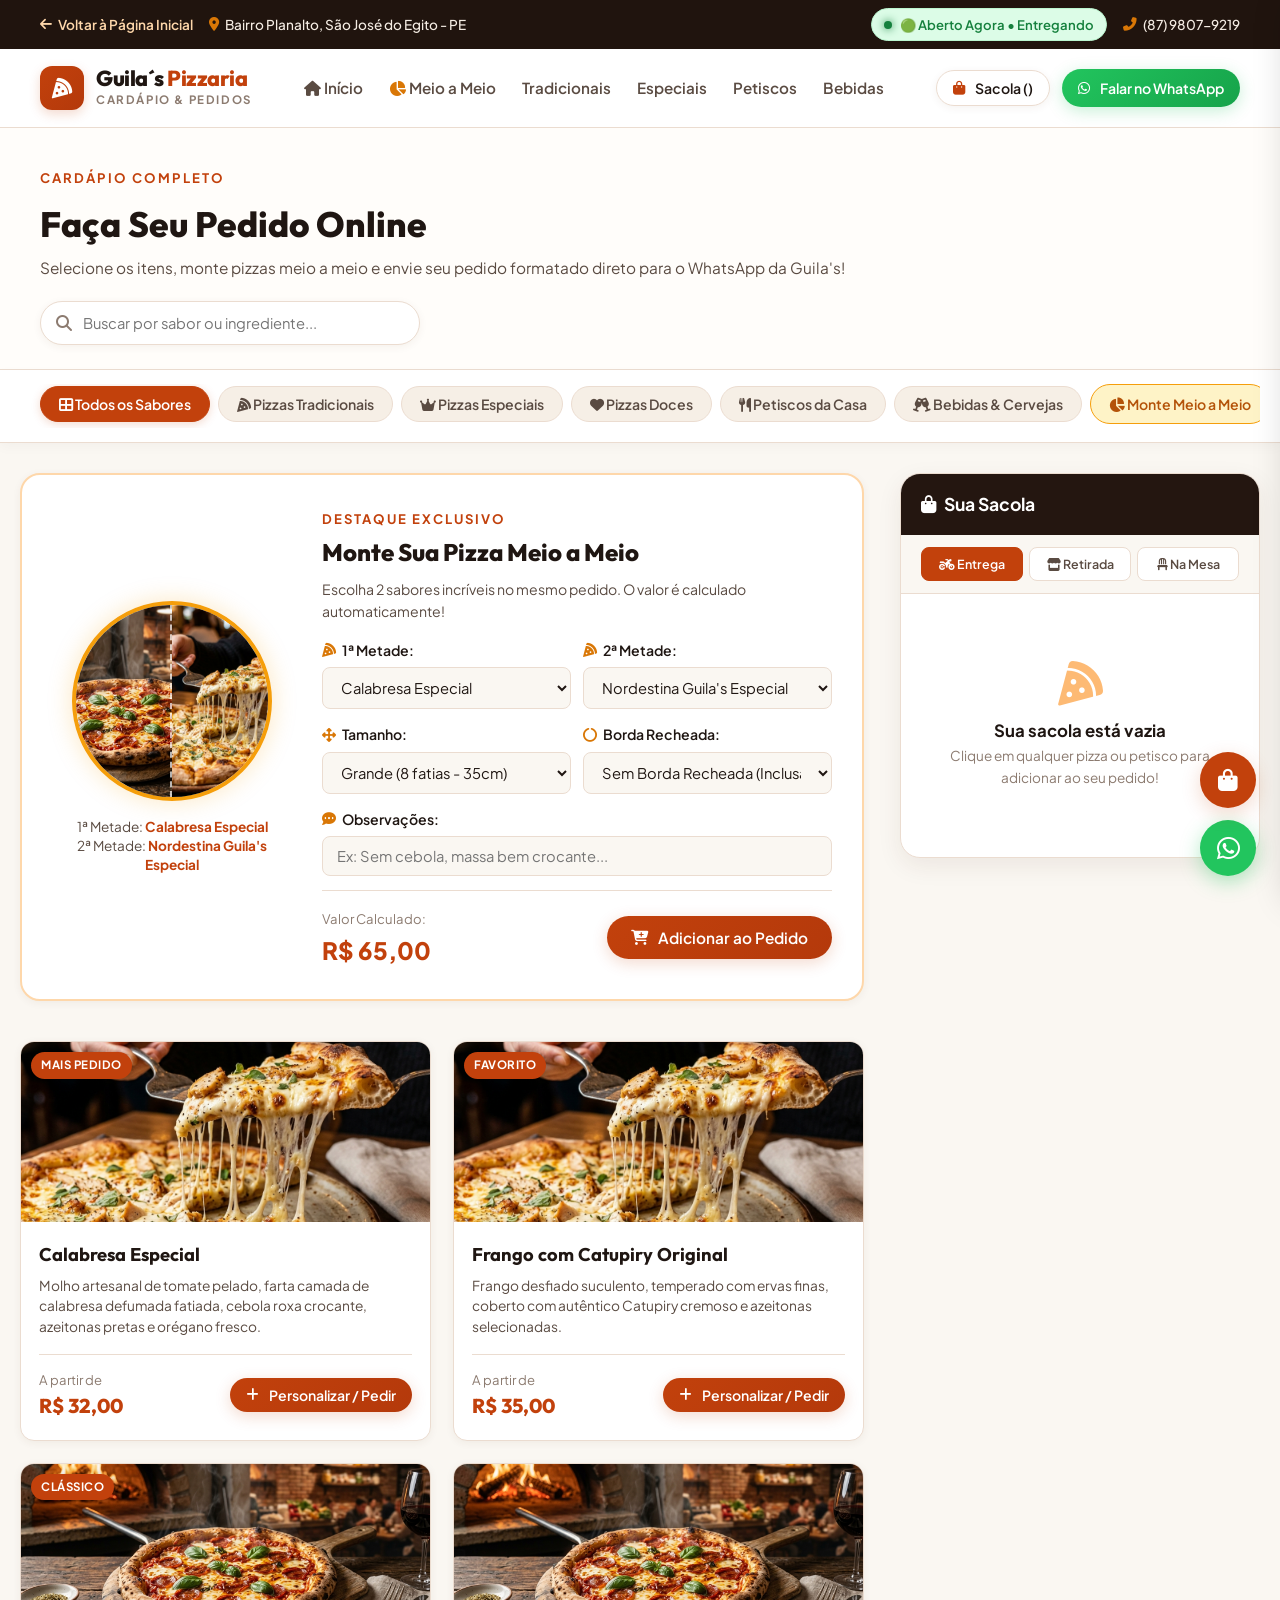
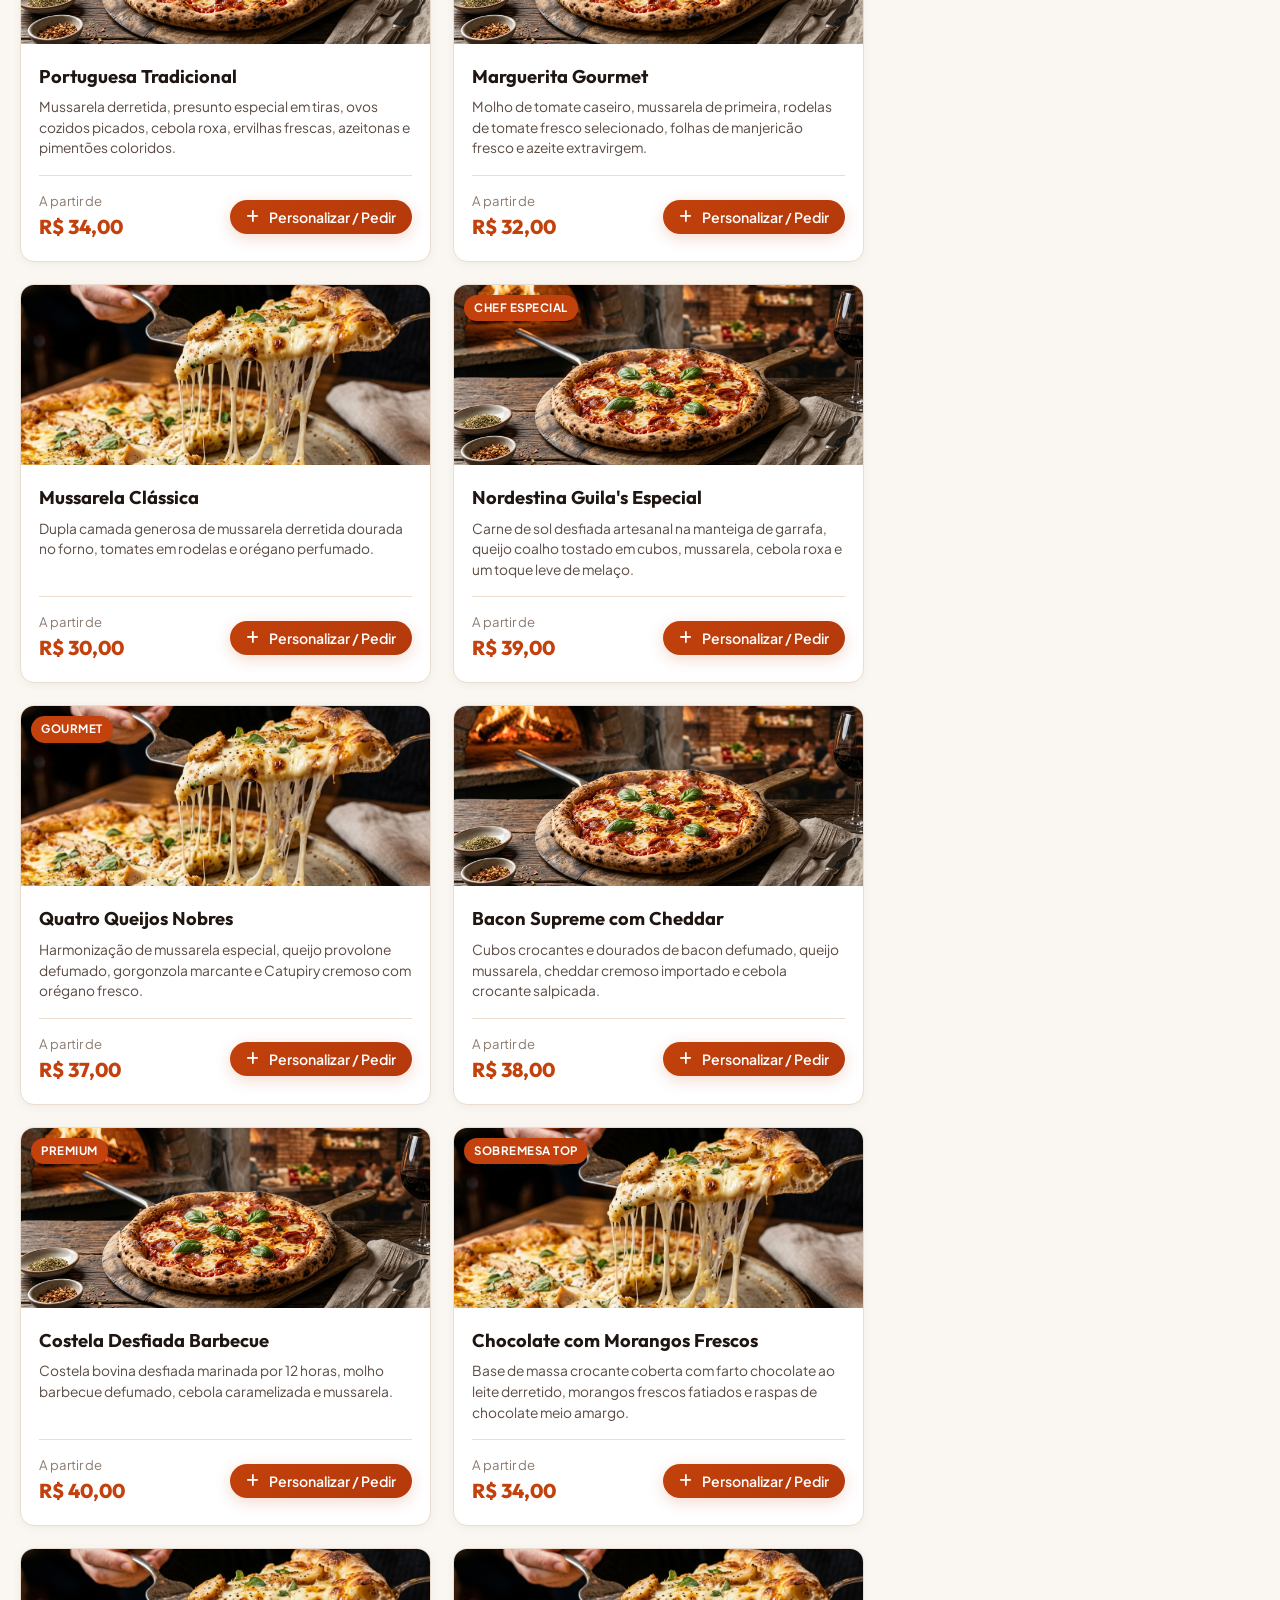
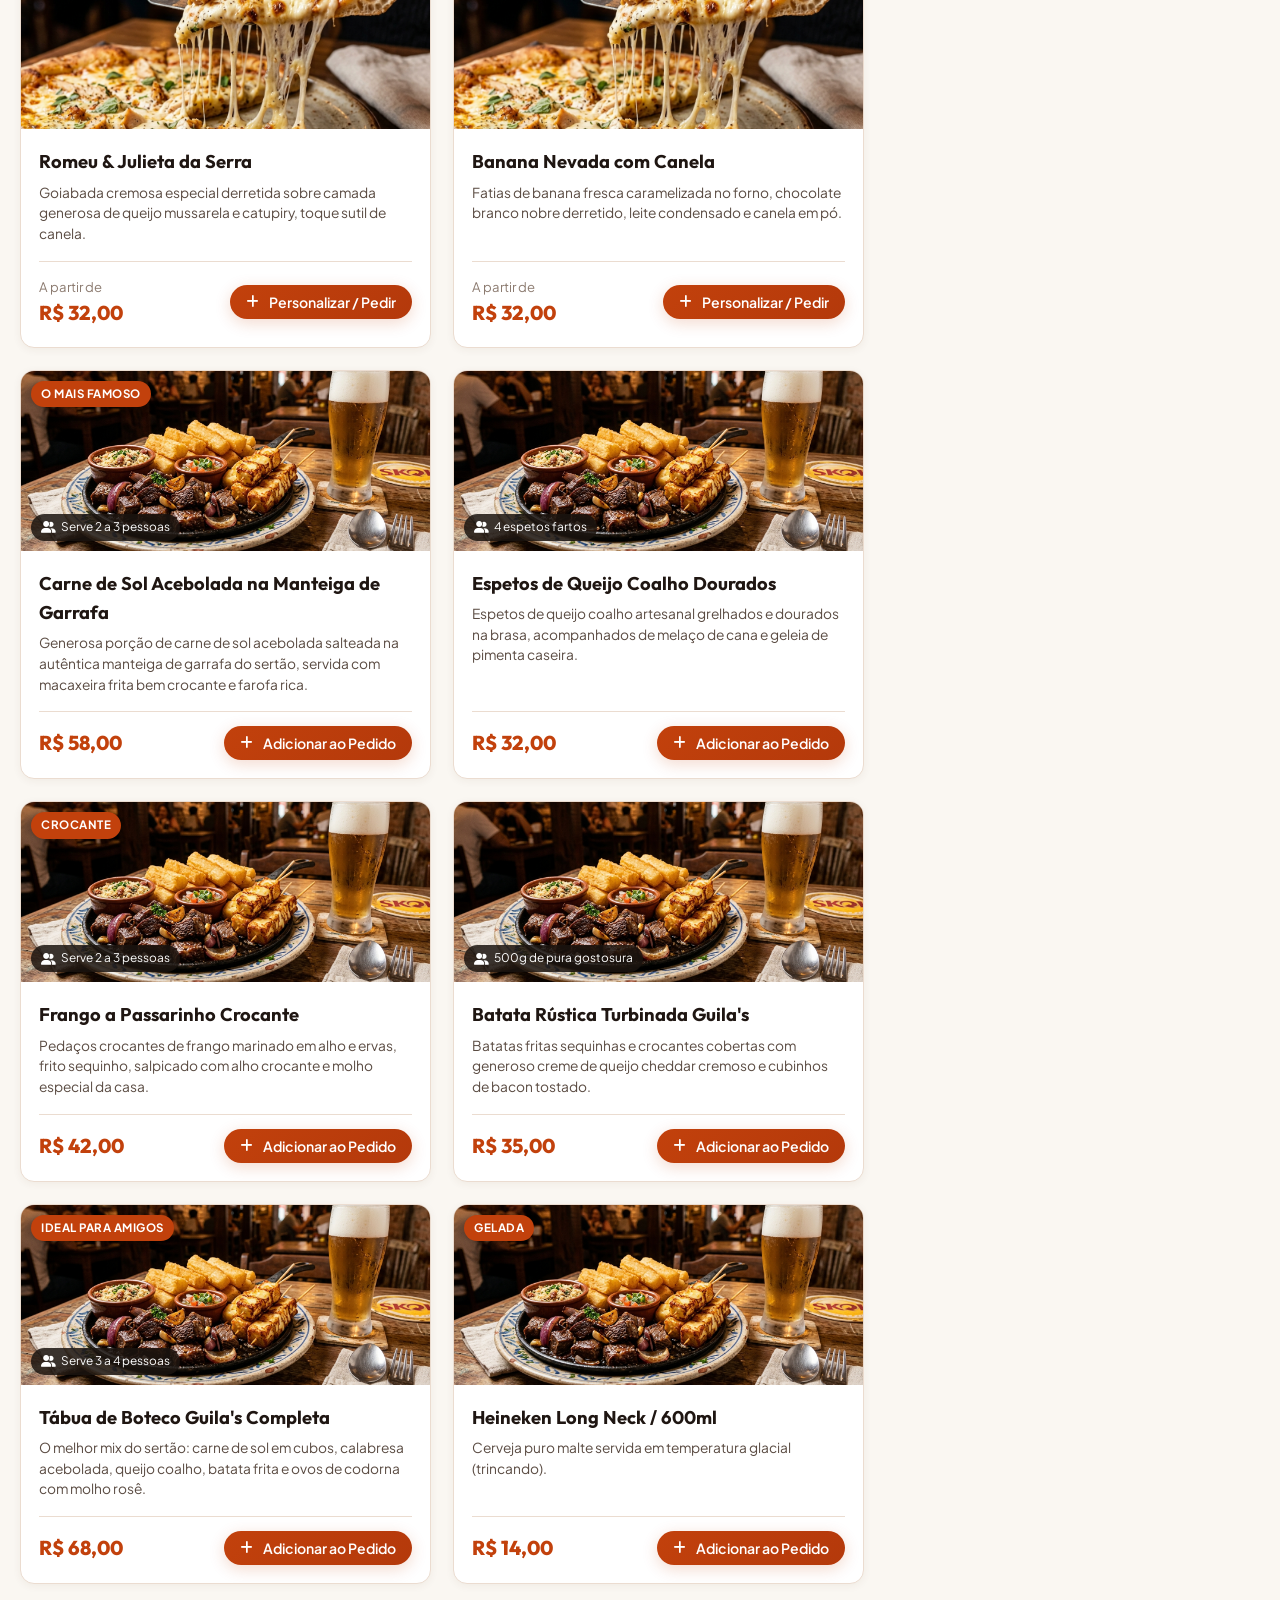
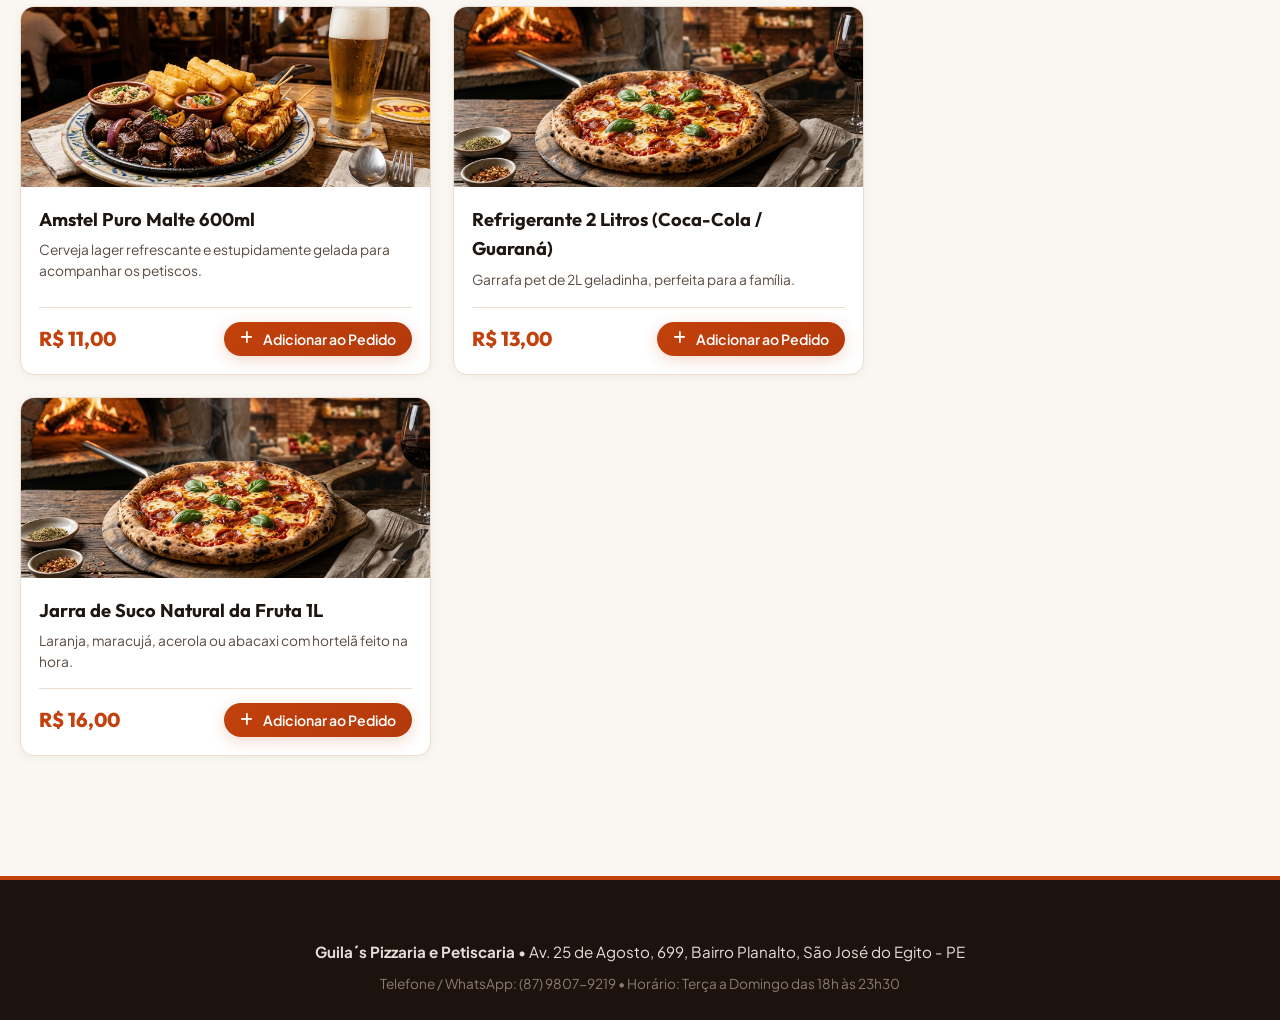
==== cardapio.html @ 327f2c47 "commit incial" ====
<!DOCTYPE html>
<html lang="pt-BR">
<head>
  <meta charset="UTF-8">
  <meta name="viewport" content="width=device-width, initial-scale=1.0">
  <title>Cardápio & Pedidos Online | Guila´s Pizzaria e Petiscaria</title>
  <meta name="description" content="Cardápio oficial da Guila's Pizzaria e Petiscaria em São José do Egito. Escolha seus sabores, monte pizzas meio a meio e envie seu pedido direto para o WhatsApp!">
  <meta name="theme-color" content="#c2410c">

  <!-- Open Graph -->
  <meta property="og:title" content="Cardápio Oficial - Guila´s Pizzaria e Petiscaria">
  <meta property="og:description" content="Faça seu pedido online de pizzas artesanais e petiscos nordestinos com entrega rápida.">
  <meta property="og:image" content="assets/images/hero_pizza.jpg">

  <!-- Google Fonts & Font Awesome Icons -->
  <link rel="preconnect" href="https://fonts.googleapis.com">
  <link rel="preconnect" href="https://fonts.gstatic.com" crossorigin>
  <link rel="stylesheet" href="https://cdnjs.cloudflare.com/ajax/libs/font-awesome/6.5.1/css/all.min.css">

  <!-- CSS Customizado -->
  <link rel="stylesheet" href="assets/css/style.css">
</head>
<body>

  <!-- Barra Superior -->
  <div class="top-notice-bar">
    <div class="container top-notice-content">
      <div class="top-notice-left">
        <a href="index.html" style="color: #fed7aa; display: inline-flex; align-items: center; gap: 6px; font-weight: 600;">
          <i class="fas fa-arrow-left"></i> Voltar à Página Inicial
        </a>
        <span class="top-notice-item">
          <i class="fas fa-map-marker-alt text-gold"></i> Bairro Planalto, São José do Egito - PE
        </span>
      </div>
      <div class="top-notice-right">
        <div id="business-status-badge" class="status-badge status-open">
          <span class="status-dot"></span>
          <span>Carregando status...</span>
        </div>
        <span class="top-notice-item">
          <i class="fas fa-phone-alt text-gold"></i> (87) 9807-9219
        </span>
      </div>
    </div>
  </div>

  <!-- Header Fixo -->
  <header class="site-header">
    <div class="container header-container">
      <a href="index.html" class="brand-logo" title="Voltar à Página Inicial">
        <div class="logo-icon-wrap">
          <i class="fas fa-pizza-slice"></i>
        </div>
        <div class="brand-text-wrap">
          <span class="brand-title">Guila´s <span>Pizzaria</span></span>
          <span class="brand-subtitle">Cardápio & Pedidos</span>
        </div>
      </a>

      <!-- Navegação Interna -->
      <nav>
        <ul class="nav-menu">
          <li><a href="index.html" class="nav-link"><i class="fas fa-home"></i> Início</a></li>
          <li><a href="#monte-meio-a-meio" class="nav-link"><i class="fas fa-pie-chart text-gold"></i> Meio a Meio</a></li>
          <li><a href="#pizzas-tradicionais" class="nav-link">Tradicionais</a></li>
          <li><a href="#pizzas-especiais" class="nav-link">Especiais</a></li>
          <li><a href="#petiscos" class="nav-link">Petiscos</a></li>
          <li><a href="#bebidas" class="nav-link">Bebidas</a></li>
        </ul>
      </nav>

      <!-- Ações do Header -->
      <div class="header-actions">
        <button class="btn btn-outline btn-sm open-cart-btn" id="header-cart-action-btn">
          <i class="fas fa-shopping-bag text-primary"></i>
          <span>Sacola (<span class="cart-count-badge" style="display:inline; position:static; width:auto; height:auto; background:none; color:var(--primary); border:none; padding:0;">0</span>)</span>
        </button>

        <a href="https://wa.me/558798079219" target="_blank" class="btn btn-whatsapp btn-sm">
          <i class="fab fa-whatsapp"></i> Falar no WhatsApp
        </a>

        <button class="mobile-menu-btn" id="mobile-menu-toggle" aria-label="Abrir Menu">
          <i class="fas fa-bars"></i>
        </button>
      </div>
    </div>
  </header>

  <!-- Drawer Mobile -->
  <div class="mobile-nav-overlay" id="mobile-nav-overlay"></div>
  <aside class="mobile-nav-drawer" id="mobile-nav-drawer">
    <div class="brand-logo" style="margin-bottom: 20px;">
      <div class="logo-icon-wrap"><i class="fas fa-pizza-slice"></i></div>
      <div class="brand-text-wrap">
        <span class="brand-title">Guila´s <span>Pizzaria</span></span>
        <span class="brand-subtitle">& Petiscaria</span>
      </div>
    </div>
    <ul class="mobile-nav-list">
      <li><a href="index.html" class="mobile-nav-link"><i class="fas fa-home"></i> Página Inicial</a></li>
      <li><a href="#monte-meio-a-meio" class="mobile-nav-link"><i class="fas fa-pie-chart"></i> Monte Sua Meio a Meio</a></li>
      <li><a href="#cardapio-items" class="mobile-nav-link"><i class="fas fa-pizza-slice"></i> Todas as Pizzas</a></li>
      <li><a href="#petiscos" class="mobile-nav-link"><i class="fas fa-utensils"></i> Petiscos da Casa</a></li>
      <li><a href="#bebidas" class="mobile-nav-link"><i class="fas fa-beer"></i> Bebidas Geladas</a></li>
    </ul>
    <div style="margin-top: auto; padding-top: 20px;">
      <button class="btn btn-primary btn-full open-cart-btn">
        <i class="fas fa-shopping-bag"></i> Ver Meu Pedido
      </button>
    </div>
  </aside>

  <!-- Banner do Topo do Cardápio -->
  <section class="order-page-hero">
    <div class="container" style="display: flex; align-items: center; justify-content: space-between; flex-wrap: wrap; gap: 20px;">
      <div>
        <span class="section-tag">Cardápio Completo</span>
        <h1 style="font-family: var(--font-heading); font-size: 2.2rem; font-weight: 800; color: var(--text-main); margin-bottom: 4px;">
          Faça Seu Pedido Online
        </h1>
        <p style="color: var(--text-secondary); font-size: 0.96rem;">
          Selecione os itens, monte pizzas meio a meio e envie seu pedido formatado direto para o WhatsApp da Guila's!
        </p>
      </div>

      <!-- Barra de Busca Instantânea -->
      <div style="position: relative; width: 100%; max-width: 380px;">
        <i class="fas fa-search" style="position: absolute; left: 16px; top: 50%; transform: translateY(-50%); color: var(--text-muted);"></i>
        <input type="text" id="menu-search-input" placeholder="Buscar por sabor ou ingrediente..." style="width: 100%; background: #fff; border: 1px solid var(--border-color); padding: 12px 18px 12px 42px; border-radius: var(--radius-full); font-size: 0.92rem; box-shadow: var(--shadow-sm);">
      </div>
    </div>
  </section>

  <!-- Barra Fixa de Categorias (Pills) -->
  <div class="menu-sticky-categories">
    <div class="container categories-scroll-wrap">
      <button class="menu-category-pill active" data-category="todos">
        <i class="fas fa-th-large"></i> Todos os Sabores
      </button>
      <button class="menu-category-pill" data-category="pizzas-tradicionais">
        <i class="fas fa-pizza-slice"></i> Pizzas Tradicionais
      </button>
      <button class="menu-category-pill" data-category="pizzas-especiais">
        <i class="fas fa-crown"></i> Pizzas Especiais
      </button>
      <button class="menu-category-pill" data-category="pizzas-doces">
        <i class="fas fa-heart"></i> Pizzas Doces
      </button>
      <button class="menu-category-pill" data-category="petiscos">
        <i class="fas fa-utensils"></i> Petiscos da Casa
      </button>
      <button class="menu-category-pill" data-category="bebidas">
        <i class="fas fa-glass-cheers"></i> Bebidas & Cervejas
      </button>
      <a href="#monte-meio-a-meio" class="menu-category-pill" style="border-color: #f59e0b; color: #b45309; background: #fef3c7;">
        <i class="fas fa-pie-chart"></i> Monte Meio a Meio
      </a>
    </div>
  </div>

  <!-- Layout Principal do Cardápio: Grid + Sidebar no Desktop -->
  <main class="container order-page-layout">
    <!-- Coluna Principal com os Produtos -->
    <div id="cardapio-items">

      <!-- Box: Monte Sua Pizza Meio a Meio -->
      <section class="builder-box-clean" id="monte-meio-a-meio">
        <div style="text-align: center;">
          <div class="pizza-split-graphic">
            <div class="pizza-half pizza-half-left"></div>
            <div class="pizza-half pizza-half-right"></div>
          </div>
          <div style="font-size: 0.85rem; color: var(--text-secondary); line-height: 1.4;">
            <div>1ª Metade: <strong id="builder-preview-flavor1" style="color: var(--primary);">Calabresa</strong></div>
            <div>2ª Metade: <strong id="builder-preview-flavor2" style="color: var(--primary);">Nordestina</strong></div>
          </div>
        </div>

        <div>
          <span class="section-tag" style="margin-bottom: 4px;">Destaque Exclusivo</span>
          <h2 style="font-family: var(--font-heading); font-size: 1.5rem; font-weight: 800; color: var(--text-main); margin-bottom: 6px;">
            Monte Sua Pizza Meio a Meio
          </h2>
          <p style="font-size: 0.88rem; color: var(--text-secondary); margin-bottom: 16px;">
            Escolha 2 sabores incríveis no mesmo pedido. O valor é calculado automaticamente!
          </p>

          <div style="display: grid; grid-template-columns: repeat(auto-fit, minmax(200px, 1fr)); gap: 12px;">
            <div class="form-group">
              <label for="builder-flavor-1"><i class="fas fa-pizza-slice text-gold"></i> 1ª Metade:</label>
              <select id="builder-flavor-1" class="form-select"></select>
            </div>
            <div class="form-group">
              <label for="builder-flavor-2"><i class="fas fa-pizza-slice text-gold"></i> 2ª Metade:</label>
              <select id="builder-flavor-2" class="form-select"></select>
            </div>
          </div>

          <div style="display: grid; grid-template-columns: repeat(auto-fit, minmax(200px, 1fr)); gap: 12px;">
            <div class="form-group">
              <label for="builder-size"><i class="fas fa-arrows-alt text-gold"></i> Tamanho:</label>
              <select id="builder-size" class="form-select">
                <option value="M (6 fatias)">Média (6 fatias - 30cm)</option>
                <option value="G (8 fatias)" selected>Grande (8 fatias - 35cm)</option>
                <option value="Família (12 fatias)">Família (12 fatias - 40cm)</option>
              </select>
            </div>
            <div class="form-group">
              <label for="builder-border"><i class="fas fa-circle-notch text-gold"></i> Borda Recheada:</label>
              <select id="builder-border" class="form-select"></select>
            </div>
          </div>

          <div class="form-group">
            <label for="builder-notes"><i class="fas fa-comment-dots text-gold"></i> Observações:</label>
            <input type="text" id="builder-notes" class="form-input" placeholder="Ex: Sem cebola, massa bem crocante...">
          </div>

          <div style="display: flex; align-items: center; justify-content: space-between; flex-wrap: wrap; gap: 12px; margin-top: 14px; padding-top: 14px; border-top: 1px solid var(--border-color);">
            <div>
              <span style="font-size: 0.82rem; color: var(--text-muted);">Valor Calculado:</span>
              <div id="builder-total-price" style="font-size: 1.5rem; font-weight: 800; color: var(--primary);">R$ 55,00</div>
            </div>
            <button class="btn btn-primary" id="builder-add-btn">
              <i class="fas fa-cart-plus"></i> Adicionar ao Pedido
            </button>
          </div>
        </div>
      </section>

      <!-- Grid Dinâmico dos Produtos do Cardápio -->
      <div class="menu-grid-clean" id="menu-grid-container">
        <!-- Renderizado dinamicamente via menu-data.js e main.js -->
      </div>
    </div>

    <!-- Coluna Lateral (Sidebar) com o Resumo do Pedido no Desktop -->
    <aside class="order-sidebar-cart" id="desktop-cart-sidebar">
      <div class="order-sidebar-header">
        <h3><i class="fas fa-shopping-bag"></i> Sua Sacola</h3>
        <span class="cart-count-badge" style="display: inline-flex; position: static;">0</span>
      </div>

      <!-- Seletor de Tipo de Pedido -->
      <div class="order-type-switch">
        <button class="order-type-btn active" data-type="delivery">
          <i class="fas fa-motorcycle"></i> Entrega
        </button>
        <button class="order-type-btn" data-type="pickup">
          <i class="fas fa-store"></i> Retirada
        </button>
        <button class="order-type-btn" data-type="dinein">
          <i class="fas fa-chair"></i> Na Mesa
        </button>
      </div>

      <div class="order-sidebar-body">
        <!-- Estado Vazio -->
        <div class="cart-empty-state" id="sidebar-cart-empty">
          <i class="fas fa-pizza-slice" style="font-size: 2.8rem; color: #fdba74; margin-bottom: 12px;"></i>
          <h4 style="color: var(--text-main); font-size: 1.05rem;">Sua sacola está vazia</h4>
          <p style="font-size: 0.85rem;">Clique em qualquer pizza ou petisco para adicionar ao seu pedido!</p>
        </div>

        <!-- Lista de Itens no Sidebar -->
        <div class="cart-items-list" id="sidebar-cart-list">
          <!-- Renderizado dinamicamente -->
        </div>

        <!-- Formulário do Sidebar -->
        <div class="cart-checkout-form" id="sidebar-checkout-form" style="display: none;">
          <div class="form-group">
            <label class="checkout-field-label" for="sidebar-checkout-name"><i class="fas fa-user"></i> Seu Nome*</label>
            <input type="text" id="sidebar-checkout-name" class="checkout-input" placeholder="Ex: João da Silva">
          </div>

          <div class="form-group">
            <label class="checkout-field-label" id="sidebar-address-label" for="sidebar-checkout-address">
              <i class="fas fa-map-marker-alt"></i> Endereço de Entrega*
            </label>
            <input type="text" id="sidebar-checkout-address" class="checkout-input" placeholder="Rua, Nº, Bairro e Referência">
          </div>

          <div class="form-group">
            <label class="checkout-field-label" for="sidebar-checkout-payment"><i class="fas fa-money-bill-wave"></i> Pagamento</label>
            <select id="sidebar-checkout-payment" class="checkout-select">
              <option value="Pix">Pix (Chave informada no WhatsApp)</option>
              <option value="Cartão de Crédito">Cartão de Crédito na Entrega</option>
              <option value="Cartão de Débito">Cartão de Débito na Entrega</option>
              <option value="Dinheiro">Dinheiro em Espécie</option>
            </select>
          </div>
        </div>
      </div>

      <!-- Rodapé do Carrinho com Totais e Botão WhatsApp -->
      <div class="cart-drawer-footer" id="sidebar-cart-footer" style="display: none;">
        <div class="cart-totals-summary">
          <div class="cart-summary-row">
            <span>Subtotal:</span>
            <span id="sidebar-subtotal-val">R$ 0,00</span>
          </div>
          <div class="cart-summary-row" id="sidebar-fee-row">
            <span>Taxa de Entrega:</span>
            <span id="sidebar-fee-val">R$ 5,00</span>
          </div>
          <div class="cart-summary-row total-row">
            <span>Total:</span>
            <span id="sidebar-total-val">R$ 0,00</span>
          </div>
        </div>

        <button class="btn btn-whatsapp btn-full" onclick="window.cart.checkoutWhatsApp('sidebar')">
          <i class="fab fa-whatsapp"></i> Enviar Pedido no WhatsApp
        </button>
      </div>
    </aside>
  </main>

  <!-- ======================================================================
       DRAWER DO CARRINHO MOBILE & OVERLAY
       ====================================================================== -->
  <div class="cart-drawer-overlay" id="cart-overlay"></div>
  <aside class="cart-drawer" id="cart-drawer" role="dialog" aria-modal="true" aria-labelledby="cart-title">
    <div class="cart-drawer-header">
      <div class="cart-drawer-title" id="cart-title">
        <i class="fas fa-shopping-bag text-primary"></i>
        <span>Seu Pedido</span>
      </div>
      <button class="cart-close-btn" id="cart-close-btn" aria-label="Fechar Carrinho">
        <i class="fas fa-times"></i>
      </button>
    </div>

    <!-- Seletor de Tipo de Pedido -->
    <div class="order-type-switch">
      <button class="order-type-btn active" data-type="delivery">
        <i class="fas fa-motorcycle"></i> Entrega
      </button>
      <button class="order-type-btn" data-type="pickup">
        <i class="fas fa-store"></i> Retirada
      </button>
      <button class="order-type-btn" data-type="dinein">
        <i class="fas fa-chair"></i> Na Mesa
      </button>
    </div>

    <div class="cart-drawer-body">
      <div class="cart-empty-state" id="cart-empty-state">
        <i class="fas fa-pizza-slice"></i>
        <h3>Seu pedido está vazio</h3>
        <p>Explore as opções e escolha suas pizzas e petiscos favoritos!</p>
      </div>

      <div class="cart-items-list" id="cart-items-list">
        <!-- Renderizado dinamicamente via cart.js -->
      </div>

      <div class="cart-checkout-form" id="cart-checkout-form">
        <div class="form-group">
          <label class="checkout-field-label" for="checkout-name"><i class="fas fa-user"></i> Seu Nome Completo*</label>
          <input type="text" id="checkout-name" class="checkout-input" placeholder="Ex: Maria Eduarda">
        </div>

        <div class="form-group">
          <label class="checkout-field-label" for="checkout-phone"><i class="fas fa-phone"></i> Seu Telefone</label>
          <input type="tel" id="checkout-phone" class="checkout-input" placeholder="Ex: (87) 99999-9999">
        </div>

        <div class="form-group">
          <label class="checkout-field-label" id="checkout-address-label" for="checkout-address">
            <i class="fas fa-map-marker-alt"></i> Endereço de Entrega*
          </label>
          <input type="text" id="checkout-address" class="checkout-input" placeholder="Rua, Nº, Bairro e Referência">
        </div>

        <div class="form-group">
          <label class="checkout-field-label" for="checkout-payment"><i class="fas fa-money-bill-wave"></i> Forma de Pagamento</label>
          <select id="checkout-payment" class="checkout-select">
            <option value="Pix">Pix (Chave informada no WhatsApp)</option>
            <option value="Cartão de Crédito">Cartão de Crédito na Entrega</option>
            <option value="Cartão de Débito">Cartão de Débito na Entrega</option>
            <option value="Dinheiro">Dinheiro em Espécie</option>
          </select>
        </div>
      </div>
    </div>

    <div class="cart-drawer-footer" id="cart-drawer-footer">
      <div class="cart-totals-summary">
        <div class="cart-summary-row">
          <span>Subtotal dos Itens:</span>
          <span id="cart-subtotal-val">R$ 0,00</span>
        </div>
        <div class="cart-summary-row" id="cart-fee-row">
          <span>Taxa de Entrega:</span>
          <span id="cart-fee-val">R$ 5,00</span>
        </div>
        <div class="cart-summary-row total-row">
          <span>Total Geral:</span>
          <span id="cart-total-val">R$ 0,00</span>
        </div>
      </div>

      <button class="btn btn-whatsapp btn-full btn-lg" onclick="window.cart.checkoutWhatsApp()">
        <i class="fab fa-whatsapp"></i> Enviar Pedido no WhatsApp
      </button>
    </div>
  </aside>

  <!-- ======================================================================
       MODAL DE PERSONALIZAÇÃO DE PRODUTO
       ====================================================================== -->
  <div class="modal-overlay" id="modal-overlay"></div>
  <div class="product-modal" id="product-modal" role="dialog" aria-modal="true">
    <div class="modal-header-img-wrap">
      <img src="assets/images/hero_pizza.jpg" alt="Produto" id="modal-product-img" class="modal-product-img">
      <button class="modal-close-btn" id="product-modal-close" aria-label="Fechar Modal">
        <i class="fas fa-times"></i>
      </button>
    </div>

    <div class="modal-scrollable-body">
      <div>
        <h3 class="modal-product-name" id="modal-product-name">Nome do Produto</h3>
        <p class="modal-product-desc" id="modal-product-desc">Descrição completa dos ingredientes e preparo.</p>
      </div>

      <!-- Tamanhos -->
      <div id="modal-size-section">
        <div class="modal-section-title">Escolha o Tamanho:</div>
        <div class="custom-radio-grid" id="modal-size-options"></div>
      </div>

      <!-- Bordas -->
      <div id="modal-border-section">
        <div class="modal-section-title">Deseja Borda Recheada?</div>
        <div class="custom-radio-grid" id="modal-border-options"></div>
      </div>

      <!-- Observações -->
      <div>
        <div class="modal-section-title">Alguma Observação?</div>
        <input type="text" id="modal-product-obs" class="form-input" placeholder="Ex: Sem cebola, massa bem crocante...">
      </div>
    </div>

    <div class="modal-footer">
      <div class="modal-qty-control">
        <button onclick="changeModalQty(-1)" title="Diminuir">-</button>
        <span id="modal-qty-val">1</span>
        <button onclick="changeModalQty(1)" title="Aumentar">+</button>
      </div>

      <button class="btn btn-primary" onclick="addModalItemToCart()" id="modal-add-to-cart-btn">
        <span>Adicionar</span> • <span id="modal-total-price">R$ 0,00</span>
      </button>
    </div>
  </div>

  <!-- Botões Flutuantes -->
  <div class="floating-actions-container">
    <button class="floating-cart-btn open-cart-btn" id="floating-cart-btn" title="Ver Sacola">
      <i class="fas fa-shopping-bag"></i>
      <span class="cart-count-badge">0</span>
    </button>
    <a href="https://wa.me/558798079219" target="_blank" class="floating-whatsapp-btn" title="WhatsApp">
      <i class="fab fa-whatsapp"></i>
    </a>
  </div>

  <!-- Rodapé -->
  <footer class="site-footer-warm" style="margin-top: 40px;">
    <div class="container" style="text-align: center;">
      <p style="font-size: 0.95rem; color: #e5ded8; margin-bottom: 8px;">
        <strong>Guila´s Pizzaria e Petiscaria</strong> • Av. 25 de Agosto, 699, Bairro Planalto, São José do Egito - PE
      </p>
      <p style="font-size: 0.85rem; color: #8c7b70;">
        Telefone / WhatsApp: (87) 9807-9219 • Horário: Terça a Domingo das 18h às 23h30
      </p>
    </div>
  </footer>

  <!-- Scripts -->
  <script src="assets/js/menu-data.js"></script>
  <script src="assets/js/cart.js"></script>
  <script src="assets/js/main.js"></script>
</body>
</html>
---- assets/css/style.css ----
/* ==========================================================================
   GUILA'S PIZZARIA E PETISCARIA - DESIGN SYSTEM & STYLESHEET
   Aesthetics: Warm, Inviting, Bright & Gourmet Bistro Pizzeria
   Color Palette: Warm Cream, Artisan Terracotta, Golden Amber & Charcoal
   ========================================================================== */

@import url('https://fonts.googleapis.com/css2?family=Outfit:wght@400;500;600;700;800;900&family=Plus+Jakarta+Sans:wght@300;400;500;600;700&display=swap');

:root {
  /* Cores de Fundo Aconchegantes e Claras */
  --bg-body: #faf7f2;
  --bg-surface: #ffffff;
  --bg-card: #ffffff;
  --bg-card-warm: #f6efe6;
  --bg-card-hover: #ffffff;
  --bg-banner: #241610;
  
  /* Cores de Destaque Gastronômicas */
  --primary: #c2410c;
  --primary-hover: #9a3412;
  --primary-light: #fff5ed;
  --primary-glow: rgba(194, 65, 12, 0.2);

  --accent-gold: #d97706;
  --accent-gold-light: #fef3c7;
  --accent-red: #b91c1c;
  --accent-green: #15803d;
  --whatsapp-color: #22c55e;
  --google-blue: #4285f4;

  /* Cores de Texto e Contraste Agradável */
  --text-main: #1f1612;
  --text-secondary: #5a4b42;
  --text-muted: #8c7b70;
  --border-color: #ebdcd0;
  --border-focus: #c2410c;

  /* Sombras Suaves */
  --shadow-sm: 0 2px 8px rgba(79, 44, 21, 0.06);
  --shadow-md: 0 8px 24px rgba(79, 44, 21, 0.08);
  --shadow-lg: 0 16px 40px rgba(79, 44, 21, 0.12);
  --shadow-hover: 0 14px 35px rgba(194, 65, 12, 0.15);

  /* Tipografia */
  --font-heading: 'Outfit', -apple-system, sans-serif;
  --font-body: 'Plus Jakarta Sans', -apple-system, sans-serif;

  /* Transições & Raios */
  --radius-sm: 8px;
  --radius-md: 14px;
  --radius-lg: 20px;
  --radius-full: 9999px;
  --transition: all 0.25s cubic-bezier(0.16, 1, 0.3, 1);
}

/* Reset Básico */
*, *::before, *::after {
  box-sizing: border-box;
  margin: 0;
  padding: 0;
}

html {
  scroll-behavior: smooth;
  font-size: 16px;
}

body {
  background-color: var(--bg-body);
  color: var(--text-main);
  font-family: var(--font-body);
  line-height: 1.6;
  overflow-x: hidden;
}

img {
  max-width: 100%;
  height: auto;
  display: block;
}

a {
  color: inherit;
  text-decoration: none;
  transition: var(--transition);
}

button, input, select, textarea {
  font-family: inherit;
  border: none;
  outline: none;
}

button {
  cursor: pointer;
  background: none;
}

.container {
  width: 100%;
  max-width: 1240px;
  margin: 0 auto;
  padding: 0 20px;
}

/* Utilidades */
.text-gold { color: var(--accent-gold); }
.text-primary { color: var(--primary); }
.text-google { color: var(--google-blue); }
.text-green { color: var(--accent-green); }

/* ==========================================================================
   BOTÕES & COMPONENTES GERAIS
   ========================================================================== */
.btn {
  display: inline-flex;
  align-items: center;
  justify-content: center;
  gap: 10px;
  font-weight: 600;
  font-size: 0.96rem;
  padding: 12px 24px;
  border-radius: var(--radius-full);
  transition: var(--transition);
  text-align: center;
  white-space: nowrap;
}

.btn-primary {
  background: linear-gradient(135deg, var(--primary) 0%, #b4390b 100%);
  color: #fff;
  box-shadow: 0 4px 16px var(--primary-glow);
}

.btn-primary:hover {
  transform: translateY(-2px);
  box-shadow: 0 8px 24px rgba(194, 65, 12, 0.35);
  background: linear-gradient(135deg, #ea580c 0%, var(--primary) 100%);
  color: #fff;
}

.btn-whatsapp {
  background: linear-gradient(135deg, #22c55e 0%, #16a34a 100%);
  color: #fff;
  box-shadow: 0 4px 16px rgba(34, 197, 94, 0.25);
}

.btn-whatsapp:hover {
  transform: translateY(-2px);
  box-shadow: 0 8px 22px rgba(34, 197, 94, 0.4);
  color: #fff;
}

.btn-outline {
  background: var(--bg-surface);
  color: var(--text-main);
  border: 1px solid var(--border-color);
  box-shadow: var(--shadow-sm);
}

.btn-outline:hover {
  border-color: var(--primary);
  color: var(--primary);
  transform: translateY(-2px);
  box-shadow: var(--shadow-md);
}

.btn-sm {
  padding: 8px 16px;
  font-size: 0.88rem;
}

.btn-lg {
  padding: 15px 30px;
  font-size: 1.05rem;
}

.btn-full {
  width: 100%;
}

/* Badges e Status */
.status-badge {
  display: inline-flex;
  align-items: center;
  gap: 8px;
  padding: 5px 12px;
  border-radius: var(--radius-full);
  font-size: 0.82rem;
  font-weight: 600;
}

.status-badge.status-open {
  background: #dcfce7;
  color: #15803d;
  border: 1px solid #bbf7d0;
}

.status-badge.status-closed {
  background: #fef3c7;
  color: #b45309;
  border: 1px solid #fde68a;
}

.status-dot {
  width: 8px;
  height: 8px;
  border-radius: 50%;
  background-color: currentColor;
  box-shadow: 0 0 8px currentColor;
  animation: pulseDot 2s infinite;
}

@keyframes pulseDot {
  0% { transform: scale(0.95); opacity: 0.8; }
  50% { transform: scale(1.3); opacity: 1; }
  100% { transform: scale(0.95); opacity: 0.8; }
}

/* ==========================================================================
   TOP BAR & HEADER CLARO E MODERNO
   ========================================================================== */
.top-notice-bar {
  background: #20140e;
  color: #f5ede4;
  font-size: 0.85rem;
  padding: 8px 0;
  font-weight: 500;
}

.top-notice-content {
  display: flex;
  align-items: center;
  justify-content: space-between;
  flex-wrap: wrap;
  gap: 12px;
}

.top-notice-left, .top-notice-right {
  display: flex;
  align-items: center;
  gap: 16px;
  flex-wrap: wrap;
}

.top-notice-item {
  display: inline-flex;
  align-items: center;
  gap: 6px;
}

.site-header {
  position: sticky;
  top: 0;
  z-index: 100;
  background: rgba(255, 255, 255, 0.95);
  backdrop-filter: blur(12px);
  -webkit-backdrop-filter: blur(12px);
  border-bottom: 1px solid var(--border-color);
  transition: var(--transition);
}

.header-scrolled {
  box-shadow: 0 4px 20px rgba(50, 30, 15, 0.08);
}

.header-container {
  display: flex;
  align-items: center;
  justify-content: space-between;
  height: 78px;
}

/* Logo */
.brand-logo {
  display: flex;
  align-items: center;
  gap: 12px;
}

.logo-icon-wrap {
  width: 44px;
  height: 44px;
  border-radius: 12px;
  background: linear-gradient(135deg, var(--primary) 0%, #b4390b 100%);
  display: flex;
  align-items: center;
  justify-content: center;
  font-size: 1.3rem;
  color: #fff;
  box-shadow: 0 4px 12px var(--primary-glow);
}

.brand-text-wrap {
  display: flex;
  flex-direction: column;
}

.brand-title {
  font-family: var(--font-heading);
  font-weight: 800;
  font-size: 1.35rem;
  line-height: 1.1;
  color: var(--text-main);
  letter-spacing: -0.5px;
}

.brand-title span {
  color: var(--primary);
}

.brand-subtitle {
  font-size: 0.72rem;
  text-transform: uppercase;
  letter-spacing: 1.6px;
  color: var(--text-muted);
  font-weight: 700;
}

/* Menu de Navegação */
.nav-menu {
  display: flex;
  align-items: center;
  list-style: none;
  gap: 26px;
}

.nav-link {
  font-size: 0.95rem;
  font-weight: 600;
  color: var(--text-secondary);
  position: relative;
  padding: 6px 0;
}

.nav-link:hover, .nav-link.active {
  color: var(--primary);
}

.nav-link.active::after {
  content: '';
  position: absolute;
  bottom: 0;
  left: 0;
  width: 100%;
  height: 2px;
  background: var(--primary);
  border-radius: 2px;
}

/* Ações Header */
.header-actions {
  display: flex;
  align-items: center;
  gap: 12px;
}

.header-cart-btn {
  position: relative;
  width: 42px;
  height: 42px;
  border-radius: 50%;
  background: var(--bg-card-warm);
  border: 1px solid var(--border-color);
  color: var(--text-main);
  display: flex;
  align-items: center;
  justify-content: center;
  font-size: 1.1rem;
  transition: var(--transition);
}

.header-cart-btn:hover {
  background: var(--primary-light);
  border-color: var(--primary);
  color: var(--primary);
  transform: scale(1.05);
}

.cart-count-badge {
  position: absolute;
  top: -3px;
  right: -3px;
  background: var(--primary);
  color: #fff;
  font-size: 0.72rem;
  font-weight: 700;
  width: 20px;
  height: 20px;
  border-radius: 50%;
  display: none;
  align-items: center;
  justify-content: center;
  border: 2px solid #fff;
}

.mobile-menu-btn {
  display: none;
  width: 42px;
  height: 42px;
  border-radius: 10px;
  background: var(--bg-card-warm);
  color: var(--text-main);
  font-size: 1.25rem;
  align-items: center;
  justify-content: center;
}

/* ==========================================================================
   HERO SECTION CLARA & IMPACTANTE
   ========================================================================== */
.hero-section-light {
  padding: 60px 0 80px;
  background: linear-gradient(180deg, #fffdfa 0%, var(--bg-body) 100%);
  position: relative;
}

.hero-container {
  display: grid;
  grid-template-columns: 1.15fr 0.85fr;
  align-items: center;
  gap: 50px;
}

.hero-content {
  display: flex;
  flex-direction: column;
  gap: 20px;
}

.hero-pill-row {
  display: flex;
  align-items: center;
  gap: 12px;
  flex-wrap: wrap;
}

.hero-status-pill {
  display: inline-flex;
  align-items: center;
  gap: 8px;
  padding: 6px 14px;
  border-radius: var(--radius-full);
  font-size: 0.85rem;
  font-weight: 600;
  background: #f0fdf4;
  color: #166534;
  border: 1px solid #bbf7d0;
}

.hero-location-pill {
  display: inline-flex;
  align-items: center;
  gap: 6px;
  font-size: 0.86rem;
  color: var(--text-secondary);
  font-weight: 500;
}

.hero-title {
  font-family: var(--font-heading);
  font-size: clamp(2.4rem, 4.5vw, 3.6rem);
  font-weight: 900;
  line-height: 1.15;
  color: var(--text-main);
  letter-spacing: -1px;
}

.hero-title .highlight-text {
  color: var(--primary);
  position: relative;
  display: inline-block;
}

.hero-title .highlight-text::after {
  content: '';
  position: absolute;
  left: 0;
  bottom: 6px;
  width: 100%;
  height: 8px;
  background: rgba(217, 119, 6, 0.2);
  z-index: -1;
  border-radius: 4px;
}

.hero-description {
  font-size: 1.12rem;
  color: var(--text-secondary);
  max-width: 580px;
  line-height: 1.65;
}

.hero-actions-row {
  display: flex;
  align-items: center;
  gap: 16px;
  flex-wrap: wrap;
  margin-top: 10px;
}

.hero-stats-row {
  display: grid;
  grid-template-columns: repeat(3, 1fr);
  gap: 20px;
  padding-top: 24px;
  margin-top: 10px;
  border-top: 1px solid var(--border-color);
}

.hero-stat-item {
  display: flex;
  flex-direction: column;
}

.stat-number {
  font-family: var(--font-heading);
  font-size: 1.8rem;
  font-weight: 800;
  color: var(--primary);
}

.stat-label {
  font-size: 0.82rem;
  color: var(--text-muted);
  font-weight: 600;
}

/* Imagem Visual Hero */
.hero-visual {
  position: relative;
}

.hero-main-img-card {
  position: relative;
  border-radius: var(--radius-lg);
  overflow: hidden;
  box-shadow: var(--shadow-lg);
  border: 4px solid #fff;
}

.hero-main-img {
  width: 100%;
  height: 460px;
  object-fit: cover;
  transition: transform 0.5s ease;
}

.hero-main-img-card:hover .hero-main-img {
  transform: scale(1.03);
}

.floating-hero-badge {
  position: absolute;
  background: rgba(255, 255, 255, 0.96);
  backdrop-filter: blur(10px);
  border: 1px solid var(--border-color);
  padding: 12px 18px;
  border-radius: var(--radius-md);
  box-shadow: var(--shadow-md);
  display: flex;
  align-items: center;
  gap: 12px;
  z-index: 5;
  animation: floatSlow 4s ease-in-out infinite;
}

.floating-hero-badge.badge-top {
  top: 20px;
  left: -20px;
}

.floating-hero-badge.badge-bottom {
  bottom: 24px;
  right: -20px;
  animation-delay: 2s;
}

.badge-text-title {
  font-size: 0.95rem;
  font-weight: 700;
  color: var(--text-main);
  display: block;
}

.badge-text-subtitle {
  font-size: 0.78rem;
  color: var(--text-muted);
}

@keyframes floatSlow {
  0% { transform: translateY(0px); }
  50% { transform: translateY(-7px); }
  100% { transform: translateY(0px); }
}

/* ==========================================================================
   BARRA DE DIFERENCIAIS
   ========================================================================== */
.features-section {
  padding: 30px 0 60px;
}

.features-grid {
  display: grid;
  grid-template-columns: repeat(4, 1fr);
  gap: 20px;
}

.feature-box {
  background: var(--bg-surface);
  border: 1px solid var(--border-color);
  border-radius: var(--radius-md);
  padding: 24px;
  display: flex;
  align-items: flex-start;
  gap: 16px;
  box-shadow: var(--shadow-sm);
  transition: var(--transition);
}

.feature-box:hover {
  transform: translateY(-4px);
  box-shadow: var(--shadow-md);
  border-color: var(--primary);
}

.feature-icon-circle {
  width: 48px;
  height: 48px;
  min-width: 48px;
  border-radius: 12px;
  background: var(--primary-light);
  color: var(--primary);
  display: flex;
  align-items: center;
  justify-content: center;
  font-size: 1.35rem;
}

.feature-title {
  font-size: 1.05rem;
  font-weight: 700;
  margin-bottom: 6px;
  color: var(--text-main);
}

.feature-desc {
  font-size: 0.85rem;
  color: var(--text-secondary);
  line-height: 1.5;
}

/* ==========================================================================
   DESTAQUES DO CARDÁPIO NA PÁGINA INICIAL
   ========================================================================== */
.home-highlights-section {
  padding: 70px 0;
  background: var(--bg-surface);
}

.section-header {
  text-align: center;
  max-width: 680px;
  margin: 0 auto 40px;
}

.section-tag {
  display: inline-block;
  font-size: 0.82rem;
  font-weight: 700;
  text-transform: uppercase;
  letter-spacing: 2px;
  color: var(--primary);
  margin-bottom: 8px;
}

.section-title {
  font-family: var(--font-heading);
  font-size: clamp(2rem, 3.5vw, 2.6rem);
  font-weight: 800;
  color: var(--text-main);
  line-height: 1.2;
}

.section-subtitle {
  font-size: 1.02rem;
  color: var(--text-secondary);
  margin-top: 10px;
}

.highlights-grid {
  display: grid;
  grid-template-columns: repeat(auto-fill, minmax(280px, 1fr));
  gap: 26px;
  margin-bottom: 40px;
}

/* ==========================================================================
   SEÇÃO AMBIENTE & ACONCHEGO FAMILIAR
   ========================================================================== */
.ambience-section {
  padding: 80px 0;
  background: var(--bg-body);
}

.ambience-layout-grid {
  display: grid;
  grid-template-columns: 1fr 1fr;
  align-items: center;
  gap: 50px;
}

.ambience-img-wrap {
  position: relative;
  border-radius: var(--radius-lg);
  overflow: hidden;
  box-shadow: var(--shadow-lg);
  border: 4px solid #fff;
}

.ambience-img-wrap img {
  width: 100%;
  height: 420px;
  object-fit: cover;
}

.ambience-content {
  display: flex;
  flex-direction: column;
  gap: 20px;
}

.ambience-badges-list {
  display: flex;
  flex-direction: column;
  gap: 14px;
}

.ambience-badge-item {
  display: flex;
  align-items: flex-start;
  gap: 14px;
  background: #fff;
  border: 1px solid var(--border-color);
  padding: 14px 18px;
  border-radius: var(--radius-md);
  box-shadow: var(--shadow-sm);
}

.ambience-badge-item i {
  color: var(--primary);
  font-size: 1.25rem;
  margin-top: 2px;
}

/* ==========================================================================
   SEÇÃO DE AVALIAÇÕES REAIS (GOOGLE REVIEWS)
   ========================================================================== */
.reviews-section-clean {
  padding: 80px 0;
  background: #fff;
}

.google-rating-banner {
  background: #fdf8f4;
  border: 1px solid #fed7aa;
  border-radius: var(--radius-lg);
  padding: 30px 40px;
  margin-bottom: 40px;
  display: flex;
  align-items: center;
  justify-content: space-between;
  flex-wrap: wrap;
  gap: 24px;
  box-shadow: var(--shadow-sm);
}

.google-rating-left {
  display: flex;
  align-items: center;
  gap: 20px;
}

.google-icon-circle {
  width: 58px;
  height: 58px;
  border-radius: 50%;
  background: #fff;
  display: flex;
  align-items: center;
  justify-content: center;
  font-size: 1.8rem;
  box-shadow: 0 2px 10px rgba(0, 0, 0, 0.08);
}

.rating-number-score {
  font-family: var(--font-heading);
  font-size: 2.6rem;
  font-weight: 800;
  color: var(--text-main);
  line-height: 1;
}

.rating-stars-cluster {
  display: flex;
  gap: 4px;
  color: #f59e0b;
  font-size: 1.1rem;
  margin: 4px 0;
}

.rating-count-label {
  font-size: 0.88rem;
  color: var(--text-secondary);
}

.reviews-cards-grid {
  display: grid;
  grid-template-columns: repeat(auto-fill, minmax(340px, 1fr));
  gap: 24px;
}

.review-card {
  background: #fff;
  border: 1px solid var(--border-color);
  border-radius: var(--radius-md);
  padding: 24px;
  display: flex;
  flex-direction: column;
  gap: 16px;
  box-shadow: var(--shadow-sm);
  transition: var(--transition);
}

.review-card:hover {
  transform: translateY(-4px);
  box-shadow: var(--shadow-md);
  border-color: #fdba74;
}

.review-card-top {
  display: flex;
  align-items: center;
  justify-content: space-between;
}

.review-user-badge {
  display: flex;
  align-items: center;
  gap: 12px;
}

.review-avatar {
  width: 42px;
  height: 42px;
  border-radius: 50%;
  color: #fff;
  font-weight: 700;
  display: flex;
  align-items: center;
  justify-content: center;
  font-size: 1.1rem;
}

.review-user-name {
  font-size: 0.98rem;
  font-weight: 700;
  color: var(--text-main);
  line-height: 1.2;
}

.review-user-role {
  font-size: 0.78rem;
  color: var(--text-muted);
}

.review-stars-row {
  display: flex;
  gap: 3px;
  font-size: 0.9rem;
  color: #f59e0b;
}

.review-text {
  font-size: 0.92rem;
  color: var(--text-secondary);
  line-height: 1.6;
  font-style: italic;
  flex-grow: 1;
}

.review-highlight-tag {
  display: inline-flex;
  align-items: center;
  gap: 8px;
  background: var(--bg-card-warm);
  padding: 6px 12px;
  border-radius: var(--radius-full);
  font-size: 0.78rem;
  color: var(--text-secondary);
  border: 1px solid var(--border-color);
}

/* ==========================================================================
   SEÇÃO DE LOCALIZAÇÃO & MAPA INTERATIVO
   ========================================================================== */
.location-section {
  padding: 80px 0;
  background: var(--bg-body);
}

.location-layout-grid {
  display: grid;
  grid-template-columns: 1fr 1.2fr;
  gap: 40px;
  align-items: stretch;
}

.location-info-card {
  background: #fff;
  border: 1px solid var(--border-color);
  border-radius: var(--radius-lg);
  padding: 36px;
  display: flex;
  flex-direction: column;
  justify-content: space-between;
  box-shadow: var(--shadow-sm);
}

.location-items-list {
  display: flex;
  flex-direction: column;
  gap: 20px;
  margin: 24px 0 30px;
}

.loc-item {
  display: flex;
  align-items: flex-start;
  gap: 16px;
}

.loc-icon-circle {
  width: 44px;
  height: 44px;
  min-width: 44px;
  border-radius: 12px;
  background: var(--primary-light);
  color: var(--primary);
  display: flex;
  align-items: center;
  justify-content: center;
  font-size: 1.2rem;
}

.loc-item-title {
  font-size: 0.82rem;
  text-transform: uppercase;
  letter-spacing: 1px;
  color: var(--text-muted);
  font-weight: 700;
  margin-bottom: 3px;
}

.loc-item-desc {
  font-size: 0.96rem;
  color: var(--text-main);
  line-height: 1.4;
  font-weight: 500;
}

.location-map-wrap {
  border-radius: var(--radius-lg);
  overflow: hidden;
  border: 4px solid #fff;
  box-shadow: var(--shadow-md);
  min-height: 440px;
}

#pizzeria-map {
  width: 100%;
  height: 100%;
  min-height: 440px;
}

/* ==========================================================================
   PÁGINA DEDICADA DE CARDÁPIO (cardapio.html)
   ========================================================================== */
.order-page-hero {
  background: #fffdfa;
  padding: 36px 0 24px;
  border-bottom: 1px solid var(--border-color);
}

.order-page-layout {
  display: grid;
  grid-template-columns: 1fr 360px;
  gap: 36px;
  align-items: flex-start;
  padding: 30px 0 80px;
}

/* Barra de Abas de Categorias do Cardápio */
.menu-sticky-categories {
  position: sticky;
  top: 78px;
  z-index: 50;
  background: rgba(255, 255, 255, 0.95);
  backdrop-filter: blur(10px);
  padding: 14px 0;
  border-bottom: 1px solid var(--border-color);
  box-shadow: 0 4px 12px rgba(0, 0, 0, 0.03);
}

.categories-scroll-wrap {
  display: flex;
  align-items: center;
  gap: 8px;
  overflow-x: auto;
  padding-bottom: 4px;
  scrollbar-width: none;
}

.categories-scroll-wrap::-webkit-scrollbar {
  display: none;
}

.menu-category-pill {
  padding: 8px 18px;
  border-radius: var(--radius-full);
  font-size: 0.88rem;
  font-weight: 600;
  color: var(--text-secondary);
  background: var(--bg-card-warm);
  border: 1px solid var(--border-color);
  white-space: nowrap;
  transition: var(--transition);
}

.menu-category-pill:hover {
  background: var(--primary-light);
  border-color: var(--primary);
  color: var(--primary);
}

.menu-category-pill.active {
  background: var(--primary);
  color: #fff;
  border-color: var(--primary);
  box-shadow: 0 2px 10px var(--primary-glow);
}

/* Cards de Produtos no Cardápio */
.menu-grid-clean {
  display: grid;
  grid-template-columns: repeat(auto-fill, minmax(280px, 1fr));
  gap: 22px;
}

.menu-card {
  background: #fff;
  border: 1px solid var(--border-color);
  border-radius: var(--radius-md);
  overflow: hidden;
  display: flex;
  flex-direction: column;
  box-shadow: var(--shadow-sm);
  transition: var(--transition);
}

.menu-card:hover {
  transform: translateY(-4px);
  border-color: #fdba74;
  box-shadow: var(--shadow-md);
}

.menu-card-img-wrap {
  position: relative;
  height: 180px;
  overflow: hidden;
  background: #f1eae2;
}

.menu-card-img {
  width: 100%;
  height: 100%;
  object-fit: cover;
  transition: transform 0.4s ease;
}

.menu-card:hover .menu-card-img {
  transform: scale(1.05);
}

.item-tag-badge {
  position: absolute;
  top: 10px;
  left: 10px;
  background: var(--primary);
  color: #fff;
  font-size: 0.72rem;
  font-weight: 700;
  padding: 4px 10px;
  border-radius: var(--radius-full);
  text-transform: uppercase;
  letter-spacing: 0.5px;
  box-shadow: 0 2px 8px rgba(0,0,0,0.25);
}

.item-portion-badge {
  position: absolute;
  bottom: 10px;
  left: 10px;
  background: rgba(28, 20, 16, 0.85);
  color: #fff;
  font-size: 0.74rem;
  padding: 4px 10px;
  border-radius: var(--radius-full);
  display: inline-flex;
  align-items: center;
  gap: 5px;
}

.menu-card-content {
  padding: 18px;
  display: flex;
  flex-direction: column;
  flex-grow: 1;
}

.menu-card-title {
  font-family: var(--font-heading);
  font-size: 1.15rem;
  font-weight: 700;
  color: var(--text-main);
  margin-bottom: 6px;
}

.menu-card-desc {
  font-size: 0.86rem;
  color: var(--text-secondary);
  line-height: 1.5;
  margin-bottom: 16px;
  flex-grow: 1;
}

.menu-card-footer {
  display: flex;
  align-items: center;
  justify-content: space-between;
  gap: 10px;
  padding-top: 14px;
  border-top: 1px solid var(--border-color);
}

.menu-card-price {
  font-size: 0.82rem;
  color: var(--text-muted);
}

.menu-card-price strong {
  font-size: 1.25rem;
  color: var(--primary);
  font-family: var(--font-heading);
  font-weight: 800;
  display: block;
}

/* Sidebar do Carrinho no Desktop */
.order-sidebar-cart {
  position: sticky;
  top: 100px;
  background: #fff;
  border: 1px solid var(--border-color);
  border-radius: var(--radius-lg);
  box-shadow: var(--shadow-md);
  overflow: hidden;
}

.order-sidebar-header {
  background: #241610;
  color: #fff;
  padding: 16px 20px;
  display: flex;
  align-items: center;
  justify-content: space-between;
}

.order-sidebar-header h3 {
  font-size: 1.1rem;
  font-weight: 700;
  display: flex;
  align-items: center;
  gap: 8px;
}

.order-sidebar-body {
  padding: 18px;
  max-height: calc(100vh - 280px);
  overflow-y: auto;
}

/* ==========================================================================
   MONTE SUA MEIO A MEIO CARD
   ========================================================================== */
.builder-box-clean {
  background: #fff;
  border: 2px solid #fed7aa;
  border-radius: var(--radius-lg);
  padding: 30px;
  box-shadow: var(--shadow-sm);
  display: grid;
  grid-template-columns: 240px 1fr;
  gap: 30px;
  align-items: center;
  margin-bottom: 40px;
}

.pizza-split-graphic {
  position: relative;
  width: 200px;
  height: 200px;
  margin: 0 auto 16px;
  border-radius: 50%;
  border: 4px solid #f59e0b;
  box-shadow: 0 0 25px rgba(245, 158, 11, 0.25);
  overflow: hidden;
  display: flex;
}

.pizza-half {
  width: 50%;
  height: 100%;
  position: relative;
  background-size: cover;
  background-position: center;
}

.pizza-half-left {
  background-image: url('../images/hero_pizza.jpg');
  border-right: 2px dashed rgba(255, 255, 255, 0.7);
}

.pizza-half-right {
  background-image: url('../images/cheese_pull.jpg');
}

.form-group {
  display: flex;
  flex-direction: column;
  gap: 6px;
  margin-bottom: 14px;
}

.form-group label {
  font-size: 0.88rem;
  font-weight: 600;
  color: var(--text-main);
  display: flex;
  align-items: center;
  gap: 6px;
}

.form-select, .form-input {
  width: 100%;
  background: var(--bg-body);
  border: 1px solid var(--border-color);
  padding: 10px 14px;
  border-radius: var(--radius-sm);
  color: var(--text-main);
  font-size: 0.92rem;
  transition: var(--transition);
}

.form-select:focus, .form-input:focus {
  border-color: var(--primary);
  background: #fff;
}

/* ==========================================================================
   DRAWER DO CARRINHO & MODAL
   ========================================================================== */
.cart-drawer-overlay, .modal-overlay {
  position: fixed;
  top: 0;
  left: 0;
  right: 0;
  bottom: 0;
  background: rgba(31, 22, 18, 0.6);
  backdrop-filter: blur(4px);
  z-index: 998;
  opacity: 0;
  visibility: hidden;
  transition: var(--transition);
}

.cart-drawer-overlay.active, .modal-overlay.active {
  opacity: 1;
  visibility: visible;
}

.cart-drawer {
  position: fixed;
  top: 0;
  right: -460px;
  width: 100%;
  max-width: 440px;
  height: 100vh;
  background: #fff;
  border-left: 1px solid var(--border-color);
  z-index: 999;
  display: flex;
  flex-direction: column;
  box-shadow: -10px 0 35px rgba(0, 0, 0, 0.2);
  transition: right 0.35s cubic-bezier(0.16, 1, 0.3, 1);
}

.cart-drawer.open {
  right: 0;
}

.cart-drawer-header {
  padding: 18px 24px;
  border-bottom: 1px solid var(--border-color);
  display: flex;
  align-items: center;
  justify-content: space-between;
  background: #fff;
}

.cart-drawer-title {
  font-family: var(--font-heading);
  font-size: 1.25rem;
  font-weight: 700;
  color: var(--text-main);
  display: flex;
  align-items: center;
  gap: 10px;
}

.cart-close-btn {
  width: 36px;
  height: 36px;
  border-radius: 50%;
  background: var(--bg-card-warm);
  color: var(--text-main);
  display: flex;
  align-items: center;
  justify-content: center;
  font-size: 1.1rem;
}

.order-type-switch {
  display: grid;
  grid-template-columns: repeat(3, 1fr);
  gap: 6px;
  padding: 12px 20px;
  background: var(--bg-body);
  border-bottom: 1px solid var(--border-color);
}

.order-type-btn {
  padding: 8px 4px;
  border-radius: var(--radius-sm);
  font-size: 0.78rem;
  font-weight: 600;
  color: var(--text-secondary);
  background: #fff;
  border: 1px solid var(--border-color);
  transition: var(--transition);
  text-align: center;
}

.order-type-btn.active {
  background: var(--primary);
  color: #fff;
  border-color: var(--primary);
}

.cart-drawer-body {
  padding: 20px;
  overflow-y: auto;
  flex-grow: 1;
}

.cart-empty-state {
  text-align: center;
  padding: 50px 20px;
  color: var(--text-muted);
}

.cart-empty-state i {
  font-size: 3.5rem;
  margin-bottom: 16px;
  color: #fdba74;
}

.cart-items-list {
  display: flex;
  flex-direction: column;
  gap: 12px;
}

.cart-item-card {
  background: var(--bg-body);
  border: 1px solid var(--border-color);
  border-radius: var(--radius-sm);
  padding: 12px;
  display: grid;
  grid-template-columns: 50px 1fr auto;
  gap: 12px;
  align-items: center;
}

.cart-item-img {
  width: 50px;
  height: 50px;
  border-radius: 8px;
  object-fit: cover;
}

.cart-item-title {
  font-size: 0.92rem;
  font-weight: 700;
  color: var(--text-main);
  line-height: 1.2;
}

.cart-item-details-list {
  display: flex;
  flex-direction: column;
  gap: 2px;
  margin-top: 3px;
}

.cart-item-detail {
  font-size: 0.76rem;
  color: var(--primary);
  font-weight: 500;
}

.cart-item-obs {
  color: var(--text-muted);
  font-style: italic;
}

.cart-item-price-unit {
  font-size: 0.78rem;
  color: var(--text-muted);
}

.cart-item-actions {
  display: flex;
  flex-direction: column;
  align-items: flex-end;
  gap: 6px;
}

.cart-remove-btn {
  color: #ef4444;
  font-size: 0.85rem;
}

.cart-stepper {
  display: flex;
  align-items: center;
  background: #fff;
  border: 1px solid var(--border-color);
  border-radius: var(--radius-full);
  padding: 2px;
}

.cart-stepper button {
  width: 22px;
  height: 22px;
  border-radius: 50%;
  color: var(--text-main);
  font-weight: 700;
  display: flex;
  align-items: center;
  justify-content: center;
}

.cart-stepper span {
  font-size: 0.85rem;
  font-weight: 700;
  padding: 0 6px;
}

.cart-item-total {
  font-size: 0.95rem;
  font-weight: 800;
  color: var(--text-main);
}

.cart-checkout-form {
  margin-top: 20px;
  padding-top: 18px;
  border-top: 1px dashed var(--border-color);
  display: flex;
  flex-direction: column;
  gap: 12px;
}

.cart-drawer-footer {
  padding: 18px 24px;
  border-top: 1px solid var(--border-color);
  background: #fdfaf7;
}

.cart-totals-summary {
  display: flex;
  flex-direction: column;
  gap: 6px;
  margin-bottom: 14px;
}

.cart-summary-row {
  display: flex;
  align-items: center;
  justify-content: space-between;
  font-size: 0.9rem;
  color: var(--text-secondary);
}

.cart-summary-row.total-row {
  font-size: 1.15rem;
  font-weight: 800;
  color: var(--text-main);
  padding-top: 6px;
  border-top: 1px solid var(--border-color);
}

.cart-summary-row.total-row span:last-child {
  color: var(--primary);
}

/* Modal de Personalização */
.product-modal {
  position: fixed;
  top: 50%;
  left: 50%;
  transform: translate(-50%, -50%) scale(0.95);
  width: 90%;
  max-width: 560px;
  max-height: 90vh;
  background: #fff;
  border-radius: var(--radius-lg);
  z-index: 1001;
  overflow: hidden;
  display: flex;
  flex-direction: column;
  box-shadow: var(--shadow-lg);
  opacity: 0;
  visibility: hidden;
  transition: all 0.25s ease;
}

.product-modal.active {
  transform: translate(-50%, -50%) scale(1);
  opacity: 1;
  visibility: visible;
}

.modal-header-img-wrap {
  position: relative;
  height: 190px;
}

.modal-product-img {
  width: 100%;
  height: 100%;
  object-fit: cover;
}

.modal-close-btn {
  position: absolute;
  top: 14px;
  right: 14px;
  width: 36px;
  height: 36px;
  border-radius: 50%;
  background: rgba(0, 0, 0, 0.5);
  color: #fff;
  display: flex;
  align-items: center;
  justify-content: center;
  font-size: 1.1rem;
}

.modal-scrollable-body {
  padding: 22px;
  overflow-y: auto;
  display: flex;
  flex-direction: column;
  gap: 18px;
}

.modal-product-name {
  font-family: var(--font-heading);
  font-size: 1.4rem;
  font-weight: 800;
  color: var(--text-main);
}

.modal-product-desc {
  font-size: 0.9rem;
  color: var(--text-secondary);
  line-height: 1.5;
}

.modal-section-title {
  font-size: 0.88rem;
  font-weight: 700;
  text-transform: uppercase;
  letter-spacing: 0.5px;
  color: var(--primary);
  margin-bottom: 8px;
}

.custom-radio-grid {
  display: grid;
  grid-template-columns: repeat(2, 1fr);
  gap: 8px;
}

.custom-radio-card {
  position: relative;
  cursor: pointer;
}

.custom-radio-card input {
  position: absolute;
  opacity: 0;
}

.radio-card-content {
  background: var(--bg-body);
  border: 1px solid var(--border-color);
  padding: 10px 12px;
  border-radius: var(--radius-sm);
  display: flex;
  flex-direction: column;
  gap: 2px;
  transition: var(--transition);
}

.custom-radio-card input:checked + .radio-card-content {
  border-color: var(--primary);
  background: var(--primary-light);
}

.radio-card-title {
  font-size: 0.86rem;
  font-weight: 600;
  color: var(--text-main);
}

.radio-card-price {
  font-size: 0.8rem;
  color: var(--primary);
  font-weight: 700;
}

.modal-footer {
  padding: 16px 22px;
  background: #fdfaf7;
  border-top: 1px solid var(--border-color);
  display: flex;
  align-items: center;
  justify-content: space-between;
  gap: 16px;
}

.modal-qty-control {
  display: flex;
  align-items: center;
  background: #fff;
  border: 1px solid var(--border-color);
  border-radius: var(--radius-full);
  padding: 3px;
}

.modal-qty-control button {
  width: 30px;
  height: 30px;
  border-radius: 50%;
  color: var(--text-main);
  font-weight: 800;
  display: flex;
  align-items: center;
  justify-content: center;
}

.modal-qty-control span {
  font-size: 0.95rem;
  font-weight: 700;
  padding: 0 10px;
}

/* ==========================================================================
   FAQ ACCORDION
   ========================================================================== */
.faq-section {
  padding: 70px 0;
  background: #fff;
}

.faq-accordion {
  max-width: 760px;
  margin: 0 auto;
  display: flex;
  flex-direction: column;
  gap: 12px;
}

.faq-item {
  background: var(--bg-body);
  border: 1px solid var(--border-color);
  border-radius: var(--radius-md);
  overflow: hidden;
  transition: var(--transition);
}

.faq-item.active {
  border-color: #fdba74;
  background: #fff;
}

.faq-question {
  padding: 18px 22px;
  display: flex;
  align-items: center;
  justify-content: space-between;
  cursor: pointer;
  font-weight: 600;
  font-size: 1rem;
  color: var(--text-main);
}

.faq-question i {
  color: var(--primary);
  transition: transform 0.3s ease;
}

.faq-item.active .faq-question i {
  transform: rotate(180deg);
}

.faq-answer {
  max-height: 0;
  overflow: hidden;
  transition: max-height 0.3s ease, padding 0.3s ease;
  padding: 0 22px;
  color: var(--text-secondary);
  font-size: 0.92rem;
  line-height: 1.6;
}

.faq-item.active .faq-answer {
  max-height: 250px;
  padding: 0 22px 18px;
}

/* ==========================================================================
   FOOTER CLARO E ELEGANTE COM TOQUE DE MADEIRA
   ========================================================================== */
.site-footer-warm {
  background: #1c130e;
  color: #e5ded8;
  padding: 60px 0 26px;
  border-top: 4px solid var(--primary);
}

.footer-grid {
  display: grid;
  grid-template-columns: 1.4fr 1fr 1fr 1.2fr;
  gap: 36px;
  margin-bottom: 40px;
}

.footer-desc {
  font-size: 0.88rem;
  color: #bfaea2;
  line-height: 1.6;
  margin-top: 12px;
}

.footer-col-title {
  font-family: var(--font-heading);
  font-size: 1.05rem;
  font-weight: 700;
  color: #fff;
  margin-bottom: 16px;
  position: relative;
  padding-bottom: 6px;
}

.footer-col-title::after {
  content: '';
  position: absolute;
  bottom: 0;
  left: 0;
  width: 26px;
  height: 2px;
  background: var(--accent-gold);
}

.footer-links-list {
  list-style: none;
  display: flex;
  flex-direction: column;
  gap: 9px;
}

.footer-links-list a {
  font-size: 0.88rem;
  color: #bfaea2;
}

.footer-links-list a:hover {
  color: #fed7aa;
  padding-left: 4px;
}

.footer-bottom-bar {
  padding-top: 22px;
  border-top: 1px solid rgba(255, 255, 255, 0.08);
  display: flex;
  align-items: center;
  justify-content: space-between;
  flex-wrap: wrap;
  gap: 12px;
  font-size: 0.84rem;
  color: #8c7b70;
}

/* ==========================================================================
   ELEMENTOS FLUTUANTES (WHATSAPP & CARRINHO)
   ========================================================================== */
.floating-actions-container {
  position: fixed;
  bottom: 24px;
  right: 24px;
  z-index: 900;
  display: flex;
  flex-direction: column;
  gap: 12px;
}

.floating-cart-btn {
  width: 56px;
  height: 56px;
  border-radius: 50%;
  background: var(--primary);
  color: #fff;
  display: flex;
  align-items: center;
  justify-content: center;
  font-size: 1.4rem;
  box-shadow: 0 6px 20px var(--primary-glow);
  position: relative;
  transition: var(--transition);
}

.floating-cart-btn:hover {
  transform: scale(1.08);
}

.floating-whatsapp-btn {
  width: 56px;
  height: 56px;
  border-radius: 50%;
  background: #22c55e;
  color: #fff;
  display: flex;
  align-items: center;
  justify-content: center;
  font-size: 1.65rem;
  box-shadow: 0 6px 20px rgba(34, 197, 94, 0.35);
  transition: var(--transition);
}

.floating-whatsapp-btn:hover {
  transform: scale(1.08);
}

/* App Toast */
.app-toast {
  position: fixed;
  bottom: 24px;
  left: 50%;
  transform: translateX(-50%) translateY(100px);
  background: #1f1612;
  color: #fff;
  padding: 12px 22px;
  border-radius: var(--radius-full);
  box-shadow: var(--shadow-lg);
  font-size: 0.9rem;
  font-weight: 600;
  display: flex;
  align-items: center;
  gap: 10px;
  z-index: 1100;
  opacity: 0;
  visibility: hidden;
  transition: all 0.3s cubic-bezier(0.16, 1, 0.3, 1);
}

.app-toast.show {
  transform: translateX(-50%) translateY(0);
  opacity: 1;
  visibility: visible;
}

.app-toast i {
  color: #4ade80;
}

/* Mobile Nav Drawer */
.mobile-nav-overlay {
  position: fixed;
  top: 0;
  left: 0;
  right: 0;
  bottom: 0;
  background: rgba(0, 0, 0, 0.6);
  z-index: 990;
  opacity: 0;
  visibility: hidden;
  transition: var(--transition);
}

.mobile-nav-overlay.active {
  opacity: 1;
  visibility: visible;
}

.mobile-nav-drawer {
  position: fixed;
  top: 0;
  left: -320px;
  width: 300px;
  height: 100vh;
  background: #fff;
  border-right: 1px solid var(--border-color);
  z-index: 995;
  display: flex;
  flex-direction: column;
  padding: 26px 22px;
  transition: left 0.3s ease;
}

.mobile-nav-drawer.open {
  left: 0;
}

.mobile-nav-list {
  list-style: none;
  display: flex;
  flex-direction: column;
  gap: 16px;
  margin-top: 26px;
}

.mobile-nav-link {
  font-size: 1.05rem;
  font-weight: 600;
  color: var(--text-secondary);
  display: flex;
  align-items: center;
  gap: 12px;
}

.mobile-nav-link:hover, .mobile-nav-link.active {
  color: var(--primary);
}

/* ==========================================================================
   RESPONSIVIDADE (MEDIA QUERIES)
   ========================================================================== */
@media (max-width: 1024px) {
  .hero-container, .ambience-layout-grid, .location-layout-grid, .builder-box-clean {
    grid-template-columns: 1fr;
    gap: 36px;
  }

  .order-page-layout {
    grid-template-columns: 1fr;
  }

  .order-sidebar-cart {
    display: none; /* No mobile e tablet usamos a gaveta e botão flutuante */
  }

  .features-grid {
    grid-template-columns: repeat(2, 1fr);
  }

  .footer-grid {
    grid-template-columns: repeat(2, 1fr);
  }
}

@media (max-width: 768px) {
  .top-notice-bar, .nav-menu {
    display: none;
  }

  .mobile-menu-btn {
    display: flex;
  }

  .features-grid, .footer-grid, .reviews-cards-grid, .custom-radio-grid {
    grid-template-columns: 1fr;
  }

  .floating-hero-badge.badge-top {
    left: 8px;
    top: 8px;
  }

  .floating-hero-badge.badge-bottom {
    right: 8px;
    bottom: 8px;
  }
}
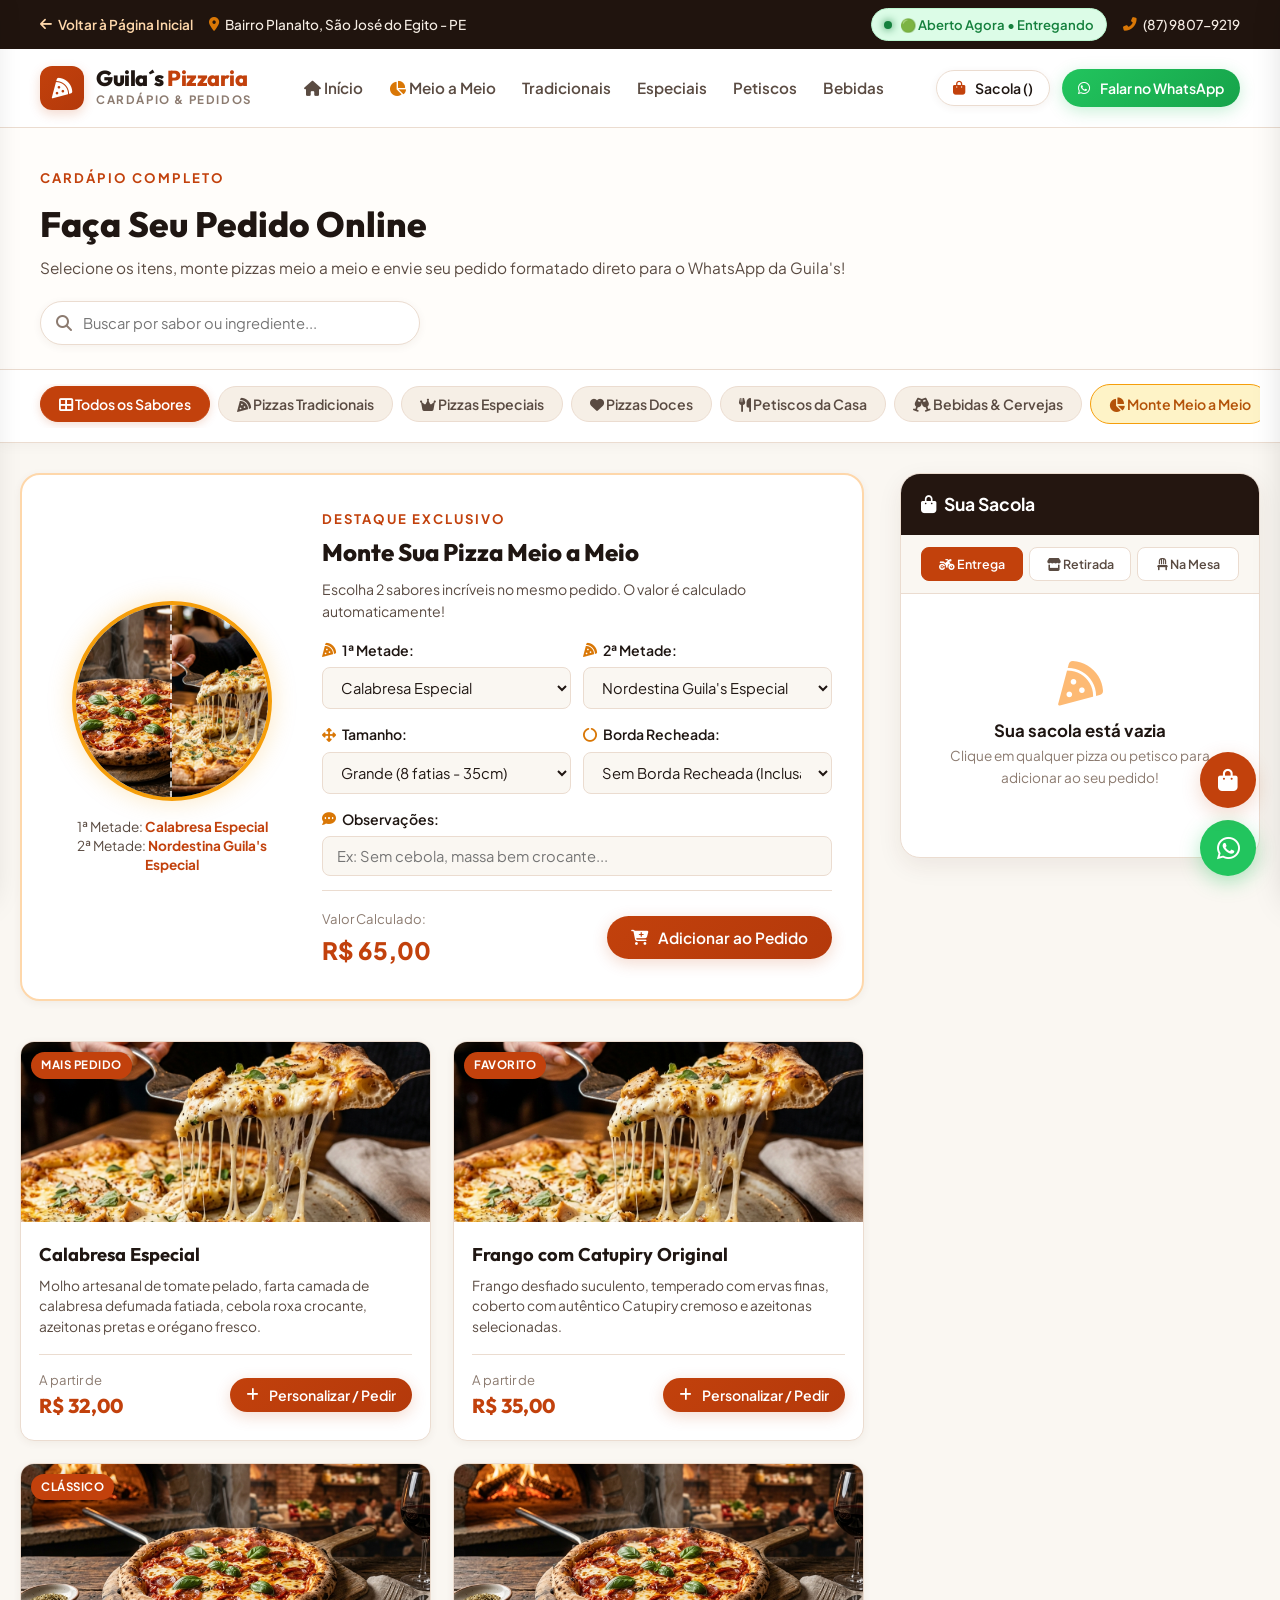
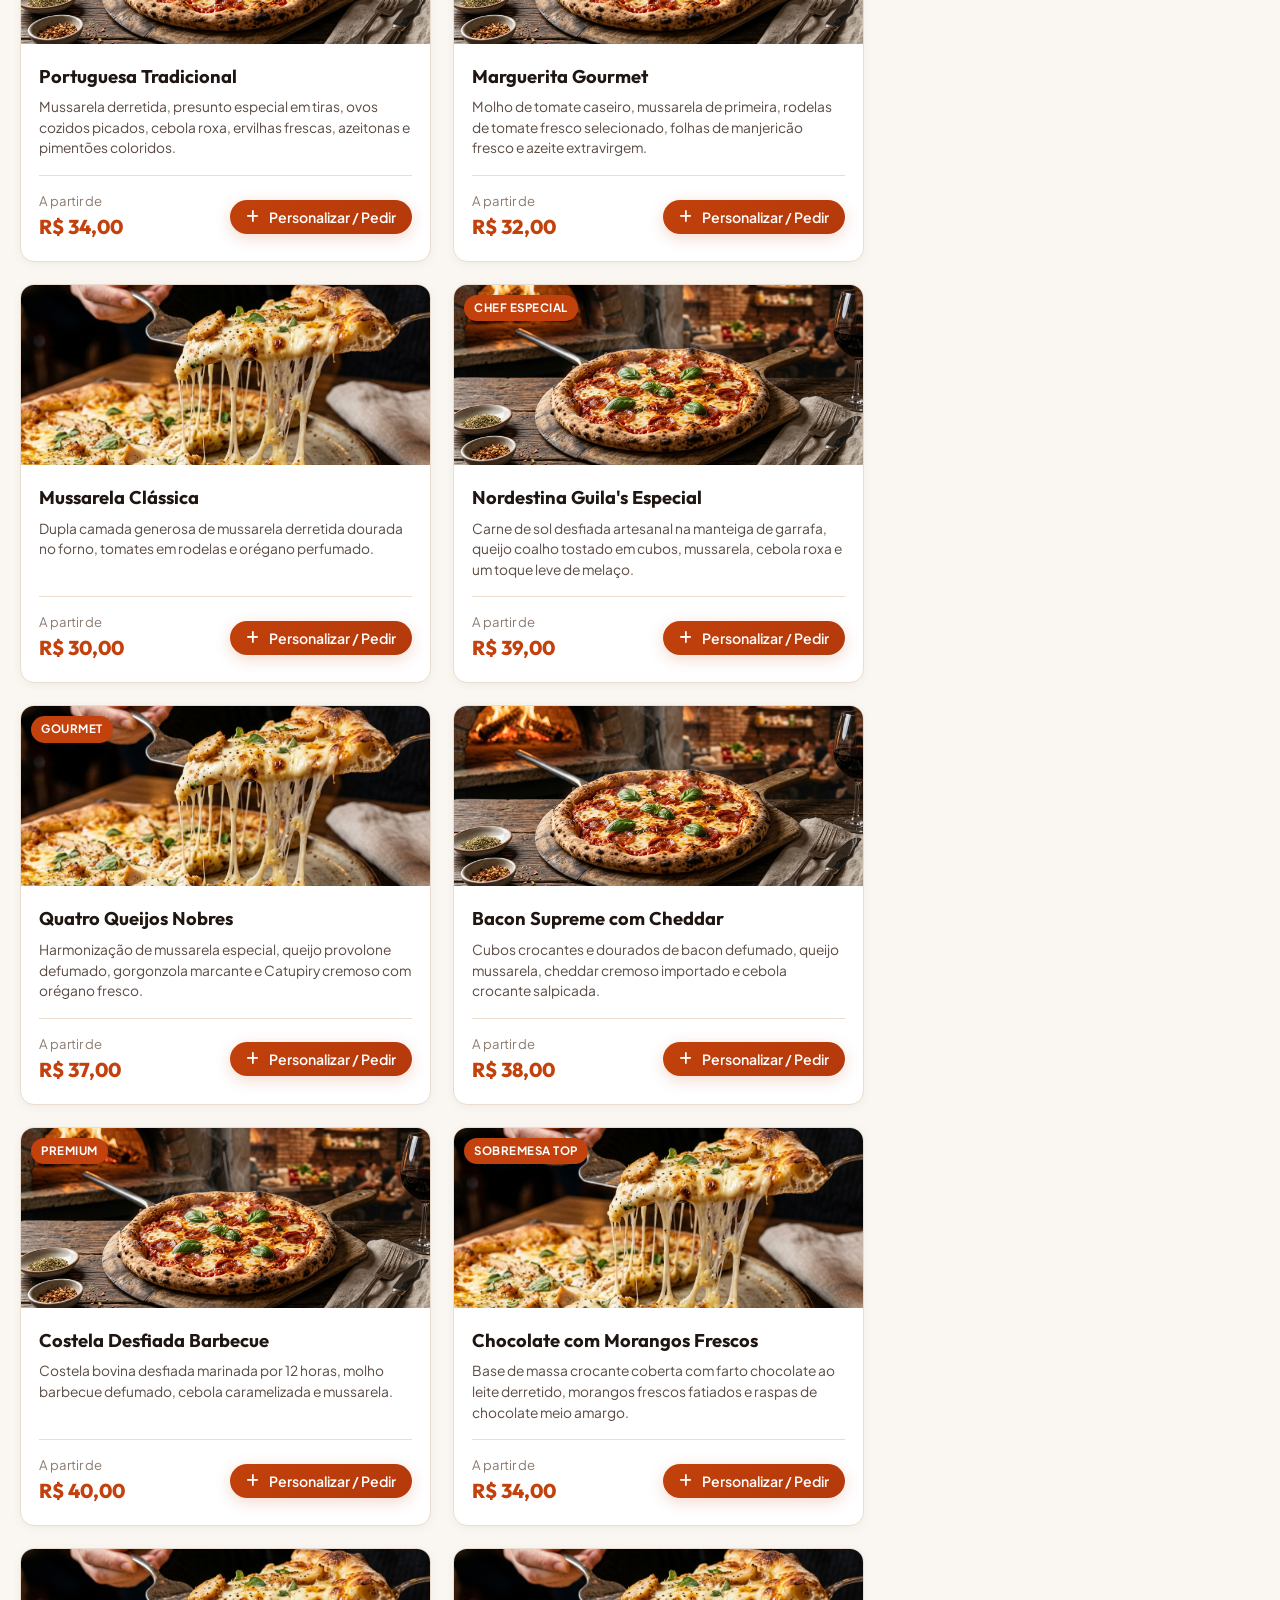
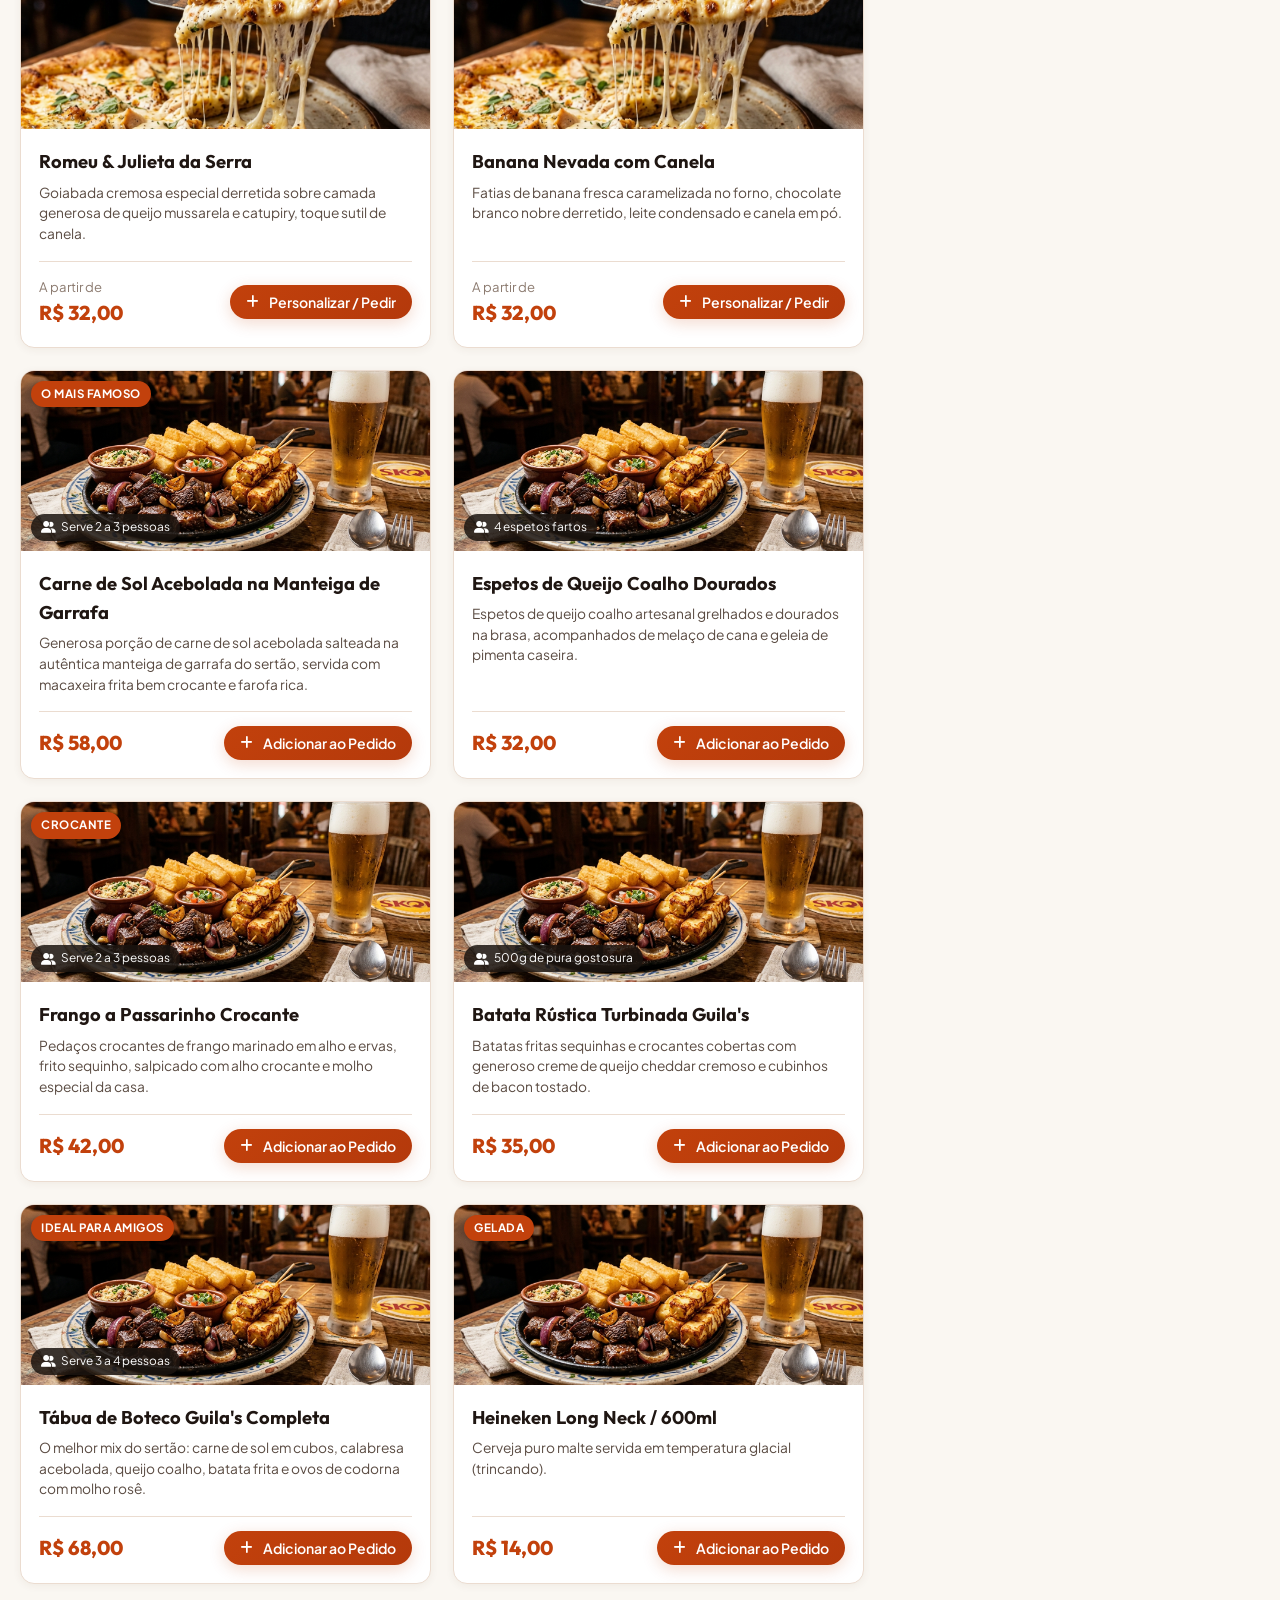
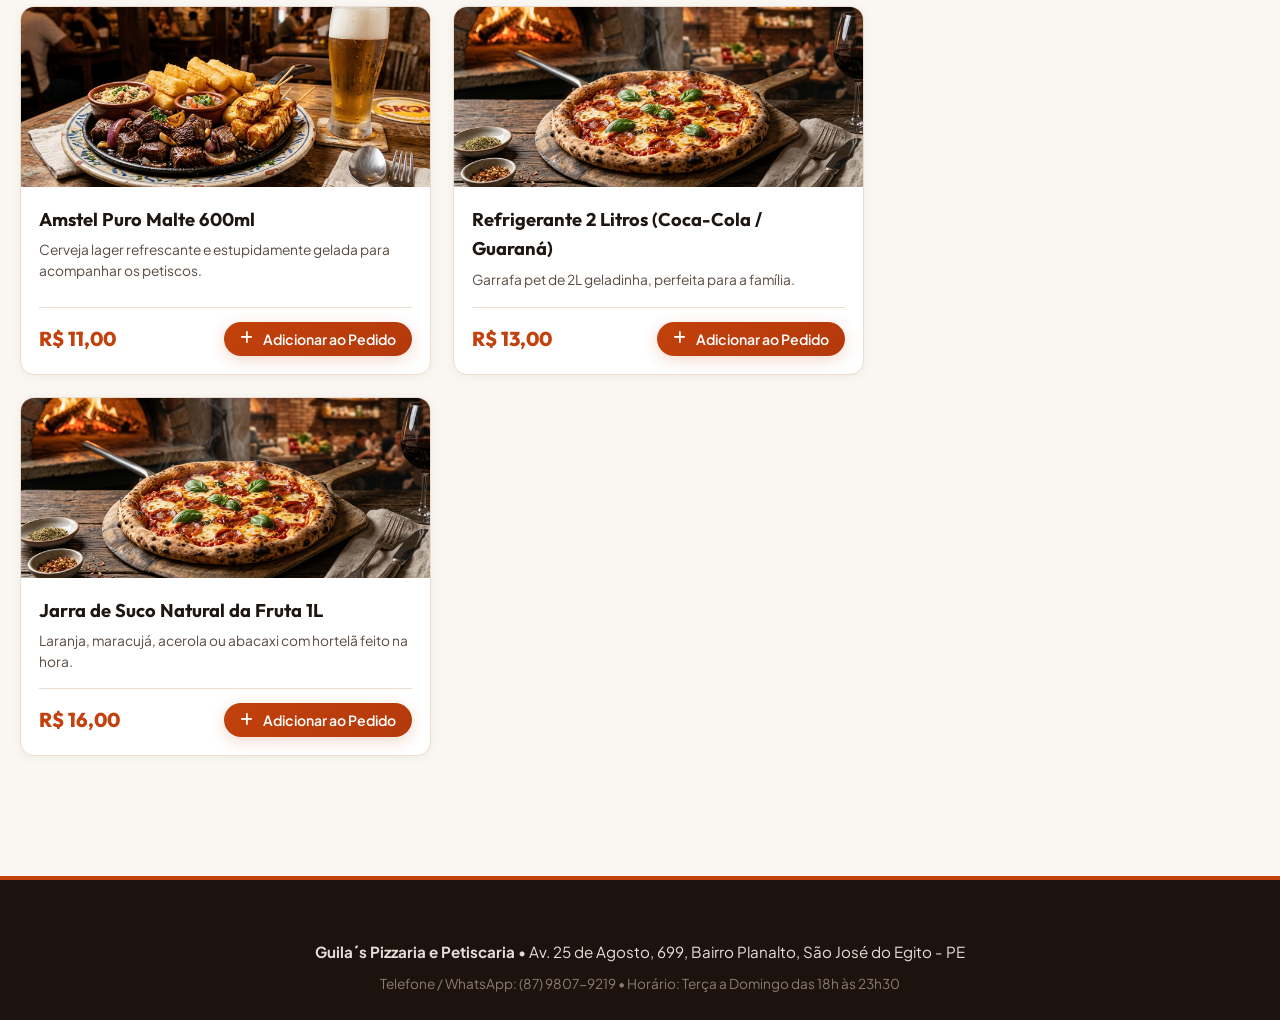
==== commit f03fb914: "+commit incial" ====
--- a/cardapio.html
+++ b/cardapio.html
@@ -91,12 +91,17 @@
   <!-- Drawer Mobile -->
   <div class="mobile-nav-overlay" id="mobile-nav-overlay"></div>
   <aside class="mobile-nav-drawer" id="mobile-nav-drawer">
-    <div class="brand-logo" style="margin-bottom: 20px;">
-      <div class="logo-icon-wrap"><i class="fas fa-pizza-slice"></i></div>
-      <div class="brand-text-wrap">
-        <span class="brand-title">Guila´s <span>Pizzaria</span></span>
-        <span class="brand-subtitle">& Petiscaria</span>
-      </div>
+    <div class="drawer-header">
+      <div class="brand-logo">
+        <div class="logo-icon-wrap"><i class="fas fa-pizza-slice"></i></div>
+        <div class="brand-text-wrap">
+          <span class="brand-title">Guila´s <span>Pizzaria</span></span>
+          <span class="brand-subtitle">& Petiscaria</span>
+        </div>
+      </div>
+      <button class="drawer-close-btn" id="mobile-drawer-close" aria-label="Fechar Menu">
+        <i class="fas fa-times"></i>
+      </button>
     </div>
     <ul class="mobile-nav-list">
       <li><a href="index.html" class="mobile-nav-link"><i class="fas fa-home"></i> Página Inicial</a></li>
--- a/assets/css/style.css
+++ b/assets/css/style.css
@@ -1925,7 +1925,9 @@
   left: 0;
   right: 0;
   bottom: 0;
-  background: rgba(0, 0, 0, 0.6);
+  background: rgba(0, 0, 0, 0.65);
+  backdrop-filter: blur(4px);
+  -webkit-backdrop-filter: blur(4px);
   z-index: 990;
   opacity: 0;
   visibility: hidden;
@@ -1942,46 +1944,91 @@
   top: 0;
   left: -320px;
   width: 300px;
+  max-width: 85vw;
   height: 100vh;
+  height: 100dvh;
   background: #fff;
   border-right: 1px solid var(--border-color);
   z-index: 995;
   display: flex;
   flex-direction: column;
-  padding: 26px 22px;
-  transition: left 0.3s ease;
+  padding: 24px 20px;
+  transition: left 0.35s cubic-bezier(0.16, 1, 0.3, 1);
+  box-shadow: 10px 0 30px rgba(0, 0, 0, 0.15);
+  overflow-y: auto;
 }
 
 .mobile-nav-drawer.open {
   left: 0;
 }
 
+.drawer-header {
+  display: flex;
+  align-items: center;
+  justify-content: space-between;
+  padding-bottom: 16px;
+  border-bottom: 1px solid var(--border-color);
+}
+
+.drawer-close-btn {
+  width: 38px;
+  height: 38px;
+  border-radius: 50%;
+  background: var(--bg-card-warm);
+  color: var(--text-main);
+  display: flex;
+  align-items: center;
+  justify-content: center;
+  font-size: 1.15rem;
+  transition: var(--transition);
+}
+
+.drawer-close-btn:hover {
+  background: var(--primary-light);
+  color: var(--primary);
+}
+
 .mobile-nav-list {
   list-style: none;
   display: flex;
   flex-direction: column;
-  gap: 16px;
-  margin-top: 26px;
+  gap: 8px;
+  margin-top: 18px;
 }
 
 .mobile-nav-link {
-  font-size: 1.05rem;
+  font-size: 1rem;
   font-weight: 600;
   color: var(--text-secondary);
   display: flex;
   align-items: center;
-  gap: 12px;
+  gap: 14px;
+  padding: 12px 14px;
+  border-radius: var(--radius-sm);
+  transition: var(--transition);
+}
+
+.mobile-nav-link i {
+  width: 20px;
+  font-size: 1.1rem;
+  text-align: center;
 }
 
 .mobile-nav-link:hover, .mobile-nav-link.active {
   color: var(--primary);
+  background: var(--primary-light);
 }
 
 /* ==========================================================================
-   RESPONSIVIDADE (MEDIA QUERIES)
+   RESPONSIVIDADE COMPLETA E OTIMIZADA PARA CELULAR & TABLET
    ========================================================================== */
+
+/* Telas Médias / Tablets Grandes (<= 1024px) */
 @media (max-width: 1024px) {
-  .hero-container, .ambience-layout-grid, .location-layout-grid, .builder-box-clean {
+  .hero-container, 
+  .ambience-layout-grid, 
+  .location-layout-grid, 
+  .builder-box-clean {
     grid-template-columns: 1fr;
     gap: 36px;
   }
@@ -1991,7 +2038,7 @@
   }
 
   .order-sidebar-cart {
-    display: none; /* No mobile e tablet usamos a gaveta e botão flutuante */
+    display: none; /* No tablet e mobile usamos a gaveta e botão flutuante */
   }
 
   .features-grid {
@@ -2003,26 +2050,377 @@
   }
 }
 
+/* Tablets e Celulares (<= 768px) */
 @media (max-width: 768px) {
+  /* Prevenção de Zoom automático no iOS */
+  input, select, textarea, 
+  .form-input, .form-select, 
+  .checkout-input, .checkout-select {
+    font-size: 16px !important;
+  }
+
   .top-notice-bar, .nav-menu {
-    display: none;
+    display: none !important;
   }
 
   .mobile-menu-btn {
     display: flex;
   }
 
-  .features-grid, .footer-grid, .reviews-cards-grid, .custom-radio-grid {
+  .header-container {
+    height: 64px;
+  }
+
+  .menu-sticky-categories {
+    top: 64px;
+    padding: 10px 0;
+  }
+
+  .categories-scroll-wrap {
+    gap: 6px;
+  }
+
+  .menu-category-pill {
+    padding: 7px 14px;
+    font-size: 0.82rem;
+  }
+
+  /* Hero Section Mobile */
+  .hero-section-light {
+    padding: 30px 0 45px;
+  }
+
+  .hero-container {
+    gap: 28px;
+  }
+
+  .hero-title {
+    font-size: clamp(1.85rem, 6.5vw, 2.5rem);
+    letter-spacing: -0.5px;
+    line-height: 1.2;
+  }
+
+  .hero-description {
+    font-size: 0.98rem;
+    line-height: 1.55;
+  }
+
+  .hero-actions-row {
+    flex-direction: column;
+    width: 100%;
+    gap: 12px;
+  }
+
+  .hero-actions-row .btn {
+    width: 100%;
+    padding: 13px 20px;
+  }
+
+  .hero-stats-row {
+    grid-template-columns: repeat(3, 1fr);
+    gap: 10px;
+    padding-top: 18px;
+    text-align: center;
+  }
+
+  .stat-number {
+    font-size: 1.45rem;
+  }
+
+  .stat-label {
+    font-size: 0.74rem;
+  }
+
+  .hero-main-img {
+    height: 260px;
+  }
+
+  .floating-hero-badge {
+    padding: 8px 12px;
+    gap: 8px;
+    max-width: calc(100% - 20px);
+  }
+
+  .floating-hero-badge.badge-top {
+    left: 10px;
+    top: 10px;
+  }
+
+  .floating-hero-badge.badge-bottom {
+    right: 10px;
+    bottom: 10px;
+    left: auto;
+  }
+
+  .badge-text-title {
+    font-size: 0.84rem;
+  }
+
+  .badge-text-subtitle {
+    font-size: 0.72rem;
+  }
+
+  /* Seções Gerais */
+  .features-section {
+    padding: 20px 0 45px;
+  }
+
+  .features-grid {
     grid-template-columns: 1fr;
-  }
-
-  .floating-hero-badge.badge-top {
-    left: 8px;
-    top: 8px;
-  }
-
-  .floating-hero-badge.badge-bottom {
-    right: 8px;
-    bottom: 8px;
-  }
-}
+    gap: 14px;
+  }
+
+  .feature-box {
+    padding: 16px;
+  }
+
+  .home-highlights-section,
+  .ambience-section,
+  .reviews-section-clean,
+  .location-section,
+  .faq-section {
+    padding: 45px 0;
+  }
+
+  .section-header {
+    margin-bottom: 28px;
+  }
+
+  .section-title {
+    font-size: 1.75rem;
+  }
+
+  .section-subtitle {
+    font-size: 0.92rem;
+  }
+
+  /* Ambience Section */
+  .ambience-img-wrap img {
+    height: 240px;
+  }
+
+  .ambience-badge-item {
+    padding: 12px 14px;
+  }
+
+  /* Google Reviews */
+  .google-rating-banner {
+    padding: 20px 18px;
+    flex-direction: column;
+    align-items: flex-start;
+    gap: 16px;
+  }
+
+  .google-rating-banner .btn {
+    width: 100%;
+  }
+
+  .reviews-cards-grid {
+    grid-template-columns: 1fr;
+    gap: 16px;
+  }
+
+  .review-card {
+    padding: 18px 16px;
+  }
+
+  /* Localização & Mapa */
+  .location-info-card {
+    padding: 22px 18px;
+  }
+
+  .location-map-wrap,
+  #pizzeria-map {
+    min-height: 280px;
+    height: 280px;
+  }
+
+  /* Meio a Meio Builder no Cardápio */
+  .builder-box-clean {
+    padding: 20px 16px;
+    margin-bottom: 28px;
+  }
+
+  .pizza-split-graphic {
+    width: 160px;
+    height: 160px;
+    margin-bottom: 12px;
+  }
+
+  /* Cardápio Grid */
+  .menu-grid-clean {
+    grid-template-columns: 1fr;
+    gap: 16px;
+  }
+
+  .menu-card-img-wrap {
+    height: 170px;
+  }
+
+  .menu-card-content {
+    padding: 15px;
+  }
+
+  .menu-card-footer {
+    flex-direction: row;
+    align-items: center;
+    justify-content: space-between;
+    gap: 8px;
+  }
+
+  .menu-card-btn {
+    padding: 9px 14px;
+    font-size: 0.84rem;
+  }
+
+  /* Drawer do Carrinho em Mobile */
+  .cart-drawer {
+    width: 100%;
+    max-width: 100%;
+    right: -100%;
+  }
+
+  .cart-drawer-header {
+    padding: 14px 18px;
+  }
+
+  .cart-drawer-body {
+    padding: 16px;
+  }
+
+  .cart-drawer-footer {
+    padding: 14px 18px;
+    padding-bottom: max(16px, env(safe-area-inset-bottom));
+  }
+
+  /* Modal de Produto transformado em Bottom-Sheet no Mobile */
+  .product-modal {
+    width: 100%;
+    max-width: 100%;
+    top: auto;
+    bottom: 0;
+    left: 0;
+    right: 0;
+    transform: translateY(100%);
+    border-radius: 20px 20px 0 0;
+    max-height: 85vh;
+    max-height: 85dvh;
+    transition: transform 0.3s cubic-bezier(0.16, 1, 0.3, 1);
+  }
+
+  .product-modal.active {
+    transform: translateY(0);
+  }
+
+  .modal-header-img-wrap {
+    height: 150px;
+  }
+
+  .modal-scrollable-body {
+    padding: 16px;
+    gap: 14px;
+  }
+
+  .modal-footer {
+    padding: 14px 18px;
+    padding-bottom: max(14px, env(safe-area-inset-bottom));
+  }
+
+  /* Botões Flutuantes */
+  .floating-actions-container {
+    bottom: max(16px, env(safe-area-inset-bottom));
+    right: 16px;
+    gap: 10px;
+  }
+
+  .floating-cart-btn,
+  .floating-whatsapp-btn {
+    width: 50px;
+    height: 50px;
+    font-size: 1.3rem;
+  }
+
+  /* Rodapé */
+  .footer-grid {
+    grid-template-columns: 1fr;
+    gap: 26px;
+  }
+
+  .site-footer-warm {
+    padding: 40px 0 20px;
+    padding-bottom: max(20px, calc(env(safe-area-inset-bottom) + 10px));
+  }
+}
+
+/* Celulares Pequenos (<= 480px) */
+@media (max-width: 480px) {
+  .container {
+    padding: 0 14px;
+  }
+
+  .brand-logo {
+    gap: 8px;
+  }
+
+  .logo-icon-wrap {
+    width: 36px;
+    height: 36px;
+    font-size: 1.1rem;
+    border-radius: 10px;
+  }
+
+  .brand-title {
+    font-size: 1.18rem;
+  }
+
+  .brand-subtitle {
+    font-size: 0.65rem;
+    letter-spacing: 1px;
+  }
+
+  #header-order-btn span {
+    display: none;
+  }
+
+  #header-order-btn {
+    padding: 8px 10px;
+  }
+
+  .hero-pill-row {
+    gap: 6px;
+  }
+
+  .hero-status-pill,
+  .hero-location-pill {
+    font-size: 0.78rem;
+    padding: 4px 10px;
+  }
+
+  .custom-radio-grid {
+    grid-template-columns: 1fr;
+  }
+
+  .order-type-switch {
+    padding: 8px 12px;
+  }
+
+  .order-type-btn {
+    font-size: 0.72rem;
+    padding: 6px 2px;
+  }
+
+  .cart-item-card {
+    grid-template-columns: 44px 1fr auto;
+    gap: 10px;
+    padding: 10px;
+  }
+
+  .cart-item-img {
+    width: 44px;
+    height: 44px;
+  }
+
+  .cart-item-title {
+    font-size: 0.88rem;
+  }
+}
